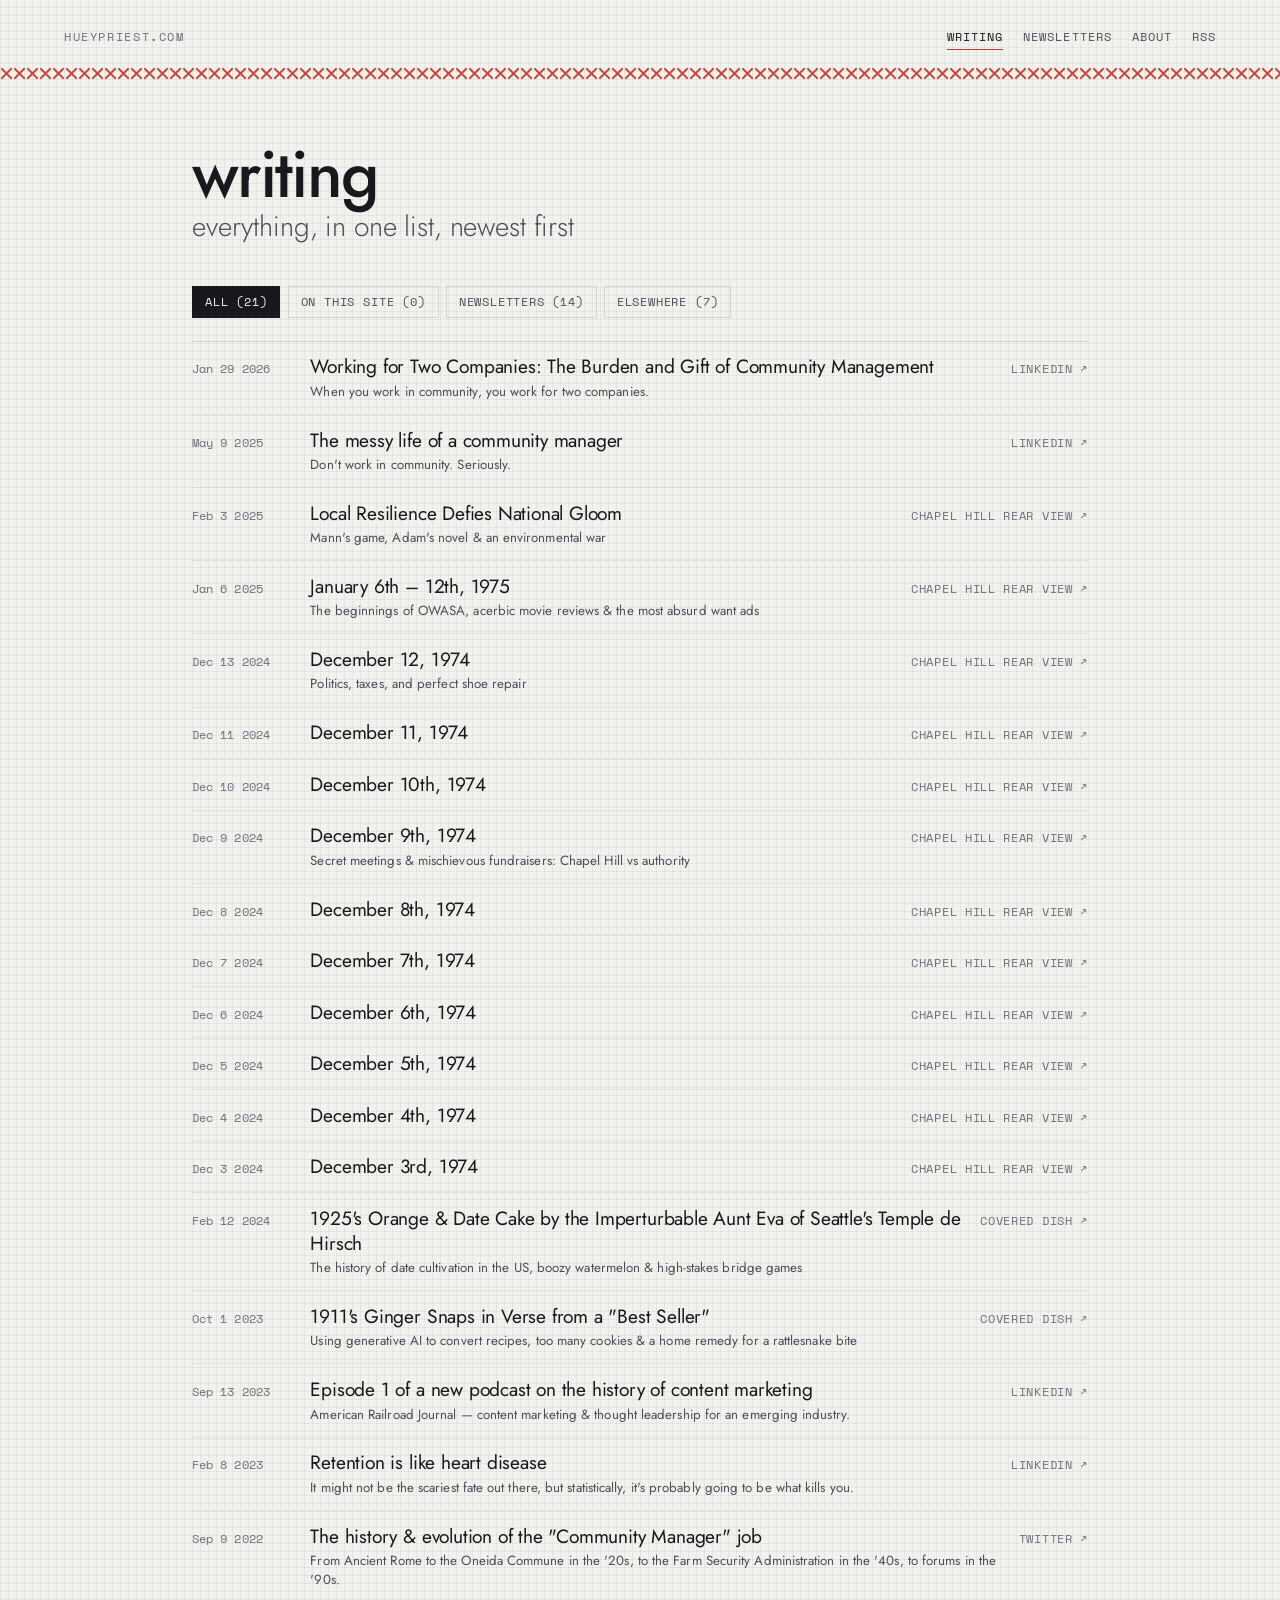
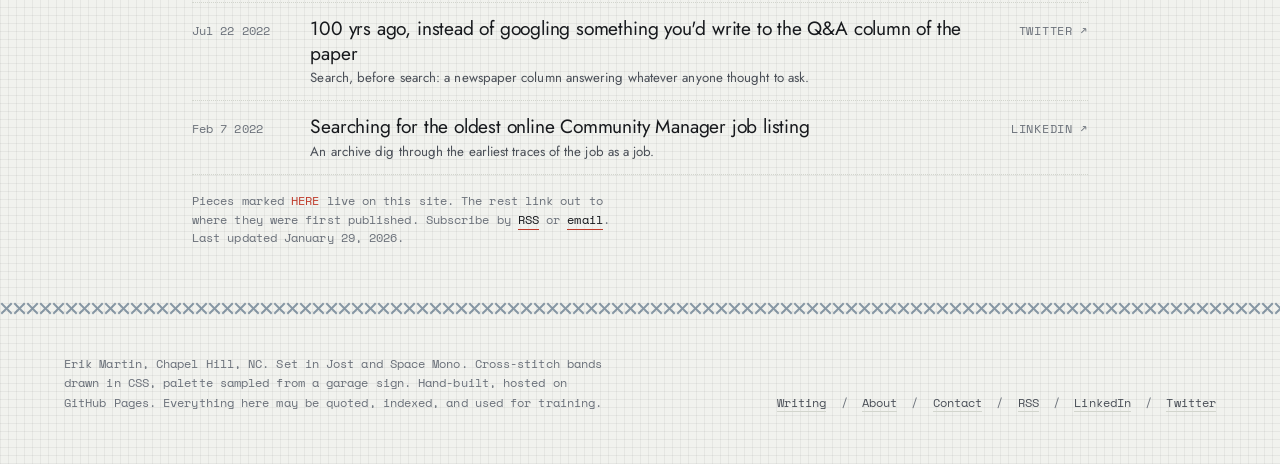
==== writing/index.html @ bf0f4bcc "Site v3: writing section, shared stylesheet, build script, feeds Adds an on-site home for articles (" ====
<!DOCTYPE html>
<html lang="en">
<head>
<meta charset="utf-8">
<meta name="viewport" content="width=device-width, initial-scale=1">
<title>Writing | Erik Martin</title>
<meta name="description" content="Everything Erik Martin has published, in one list: articles on this site, newsletter issues from Chapel Hill Rear View and Covered Dish, and pieces posted elsewhere on online community and history.">
<link rel="canonical" href="https://hueypriest.com/writing/">

<meta property="og:type" content="website">
<meta property="og:site_name" content="Erik Martin">
<meta property="og:url" content="https://hueypriest.com/writing/">
<meta property="og:title" content="Writing | Erik Martin">
<meta property="og:description" content="Everything Erik Martin has published, in one list.">
<meta property="og:image" content="https://hueypriest.com/avatar.jpg">
<meta name="twitter:card" content="summary">
<meta name="twitter:site" content="@hueypriest">

<link rel="preconnect" href="https://fonts.googleapis.com">
<link rel="preconnect" href="https://fonts.gstatic.com" crossorigin>
<link rel="stylesheet" href="https://fonts.googleapis.com/css2?family=Jost:ital,wght@0,300;0,400;0,500;0,600;1,400&family=Space+Mono:wght@400;700&display=swap">
<link rel="stylesheet" href="/assets/site.css">
<link rel="icon" href="data:image/svg+xml,%3Csvg xmlns='http://www.w3.org/2000/svg' viewBox='0 0 16 16'%3E%3Crect width='16' height='16' fill='%23f1f2ee'/%3E%3Cpath d='M3 3 L13 13 M13 3 L3 13' stroke='%23bf3b2b' stroke-width='2.5'/%3E%3C/svg%3E">
<link rel="alternate" type="application/rss+xml" title="Erik Martin: writing" href="/feed.xml">
<link rel="alternate" type="application/feed+json" title="Erik Martin: writing" href="/feed.json">
<link rel="author" href="/about.html">
<link rel="me" href="https://www.linkedin.com/in/erikmartin/">
<link rel="me" href="https://twitter.com/hueypriest">
<meta name="author" content="Erik Martin">

<script type="application/ld+json">
{
  "@context": "https://schema.org",
  "@type": "CollectionPage",
  "@id": "https://hueypriest.com/writing/#page",
  "url": "https://hueypriest.com/writing/",
  "name": "Writing by Erik Martin",
  "inLanguage": "en-US",
  "dateModified": "2026-01-29",
  "author": {
    "@type": "Person",
    "@id": "https://hueypriest.com/#erik",
    "name": "Erik Martin",
    "url": "https://hueypriest.com/"
  },
  "isPartOf": {
    "@id": "https://hueypriest.com/#site"
  },
  "mainEntity": {
    "@type": "ItemList",
    "numberOfItems": 21,
    "itemListElement": [
      {
        "@type": "ListItem",
        "position": 1,
        "name": "Working for Two Companies: The Burden and Gift of Community Management",
        "url": "https://www.linkedin.com/feed/update/urn:li:activity:7422693014780686338/"
      },
      {
        "@type": "ListItem",
        "position": 2,
        "name": "The messy life of a community manager",
        "url": "https://www.linkedin.com/feed/update/urn:li:activity:7326608939419115522/"
      },
      {
        "@type": "ListItem",
        "position": 3,
        "name": "Local Resilience Defies National Gloom",
        "url": "https://chapelhillrearview.com/p/local-resilience-defies-national-gloom"
      },
      {
        "@type": "ListItem",
        "position": 4,
        "name": "January 6th – 12th, 1975",
        "url": "https://chapelhillrearview.com/p/january-6th-12th-1975"
      },
      {
        "@type": "ListItem",
        "position": 5,
        "name": "December 12, 1974",
        "url": "https://chapelhillrearview.com/p/december-12-1974"
      },
      {
        "@type": "ListItem",
        "position": 6,
        "name": "December 11, 1974",
        "url": "https://chapelhillrearview.com/p/december-11-1974"
      },
      {
        "@type": "ListItem",
        "position": 7,
        "name": "December 10th, 1974",
        "url": "https://chapelhillrearview.com/p/december-10th-1974"
      },
      {
        "@type": "ListItem",
        "position": 8,
        "name": "December 9th, 1974",
        "url": "https://chapelhillrearview.com/p/december-9th-1974"
      },
      {
        "@type": "ListItem",
        "position": 9,
        "name": "December 8th, 1974",
        "url": "https://chapelhillrearview.com/p/december-8th-1974"
      },
      {
        "@type": "ListItem",
        "position": 10,
        "name": "December 7th, 1974",
        "url": "https://chapelhillrearview.com/p/december-7th-1974"
      },
      {
        "@type": "ListItem",
        "position": 11,
        "name": "December 6th, 1974",
        "url": "https://chapelhillrearview.com/p/december-6th-1974"
      },
      {
        "@type": "ListItem",
        "position": 12,
        "name": "December 5th, 1974",
        "url": "https://chapelhillrearview.com/p/december-5th-1974"
      },
      {
        "@type": "ListItem",
        "position": 13,
        "name": "December 4th, 1974",
        "url": "https://chapelhillrearview.com/p/december-4th-1974"
      },
      {
        "@type": "ListItem",
        "position": 14,
        "name": "December 3rd, 1974",
        "url": "https://chapelhillrearview.com/p/december-3rd-1974"
      },
      {
        "@type": "ListItem",
        "position": 15,
        "name": "1925's Orange & Date Cake by the Imperturbable Aunt Eva of Seattle's Temple de Hirsch",
        "url": "https://covered-dish.beehiiv.com/p/1925s-orange-date-cake-imperturbable-aunt-eva-seattles-temple-de-hirsch"
      },
      {
        "@type": "ListItem",
        "position": 16,
        "name": "1911's Ginger Snaps in Verse from a \"Best Seller\"",
        "url": "https://covered-dish.beehiiv.com/p/dish-1-1911s-ginger-snaps-verse-best-seller"
      },
      {
        "@type": "ListItem",
        "position": 17,
        "name": "Episode 1 of a new podcast on the history of content marketing",
        "url": "https://www.linkedin.com/feed/update/urn:li:activity:7107732889982619649/"
      },
      {
        "@type": "ListItem",
        "position": 18,
        "name": "Retention is like heart disease",
        "url": "https://www.linkedin.com/posts/erikmartin_onlinecommunities-communitymanagement-luckdragons-activity-7029130453387239424-kDe5/"
      },
      {
        "@type": "ListItem",
        "position": 19,
        "name": "The history & evolution of the \"Community Manager\" job",
        "url": "https://twitter.com/hueypriest/status/1568284427062579200"
      },
      {
        "@type": "ListItem",
        "position": 20,
        "name": "100 yrs ago, instead of googling something you'd write to the Q&A column of the paper",
        "url": "https://twitter.com/hueypriest/status/1550483763322408964"
      },
      {
        "@type": "ListItem",
        "position": 21,
        "name": "Searching for the oldest online Community Manager job listing",
        "url": "https://www.linkedin.com/posts/erikmartin_ive-been-searching-for-the-oldest-online-activity-6896515653709262848-i5oe/"
      }
    ]
  }
}
</script>
</head>
<body>

<a class="skip" href="#main">Skip to content</a>
<div class="shell">
  <header class="masthead">
    <a class="masthead__mark" href="/">hueypriest<b>.</b>com</a>
    <nav class="nav" aria-label="Site">
      <ul>
        <li><a href="/writing/" aria-current="page">Writing</a></li>
        <li><a href="/#newsletters">Newsletters</a></li>
        <li><a href="/about.html">About</a></li>
        <li><a href="/feed.xml">RSS</a></li>
      </ul>
    </nav>
  </header>
</div>
<div class="stitchband" aria-hidden="true"></div>

<main id="main">
<div class="shell shell--narrow">

  <section class="pagehead">
    <div>
      <h1>writing</h1>
      <p>everything, in one list, newest first</p>
    </div>
  </section>

  <section class="section" style="padding-top:0">
    <div class="filters" data-filters hidden>
      <button type="button" data-show="all" aria-pressed="true">All (21)</button>
      <button type="button" data-show="here" aria-pressed="false">On this site (0)</button>
      <button type="button" data-show="newsletter" aria-pressed="false">Newsletters (14)</button>
      <button type="button" data-show="elsewhere" aria-pressed="false">Elsewhere (7)</button>
    </div>

    <ul class="entries">
      <li data-kind="elsewhere"><a href="https://www.linkedin.com/feed/update/urn:li:activity:7422693014780686338/">
        <span class="date"><time datetime="2026-01-29">Jan 29 2026</time></span>
        <span class="t">Working for Two Companies: The Burden and Gift of Community Management</span>
        <span class="sub">When you work in community, you work for two companies.</span>
        <span class="src">LinkedIn &nearr;</span>
      </a></li>
      <li data-kind="elsewhere"><a href="https://www.linkedin.com/feed/update/urn:li:activity:7326608939419115522/">
        <span class="date"><time datetime="2025-05-09">May 9 2025</time></span>
        <span class="t">The messy life of a community manager</span>
        <span class="sub">Don&#x27;t work in community. Seriously.</span>
        <span class="src">LinkedIn &nearr;</span>
      </a></li>
      <li data-kind="newsletter"><a href="https://chapelhillrearview.com/p/local-resilience-defies-national-gloom">
        <span class="date"><time datetime="2025-02-03">Feb 3 2025</time></span>
        <span class="t">Local Resilience Defies National Gloom</span>
        <span class="sub">Mann&#x27;s game, Adam&#x27;s novel &amp; an environmental war</span>
        <span class="src">Chapel Hill Rear View &nearr;</span>
      </a></li>
      <li data-kind="newsletter"><a href="https://chapelhillrearview.com/p/january-6th-12th-1975">
        <span class="date"><time datetime="2025-01-06">Jan 6 2025</time></span>
        <span class="t">January 6th – 12th, 1975</span>
        <span class="sub">The beginnings of OWASA, acerbic movie reviews &amp; the most absurd want ads</span>
        <span class="src">Chapel Hill Rear View &nearr;</span>
      </a></li>
      <li data-kind="newsletter"><a href="https://chapelhillrearview.com/p/december-12-1974">
        <span class="date"><time datetime="2024-12-13">Dec 13 2024</time></span>
        <span class="t">December 12, 1974</span>
        <span class="sub">Politics, taxes, and perfect shoe repair</span>
        <span class="src">Chapel Hill Rear View &nearr;</span>
      </a></li>
      <li data-kind="newsletter"><a href="https://chapelhillrearview.com/p/december-11-1974">
        <span class="date"><time datetime="2024-12-11">Dec 11 2024</time></span>
        <span class="t">December 11, 1974</span>
        <span class="src">Chapel Hill Rear View &nearr;</span>
      </a></li>
      <li data-kind="newsletter"><a href="https://chapelhillrearview.com/p/december-10th-1974">
        <span class="date"><time datetime="2024-12-10">Dec 10 2024</time></span>
        <span class="t">December 10th, 1974</span>
        <span class="src">Chapel Hill Rear View &nearr;</span>
      </a></li>
      <li data-kind="newsletter"><a href="https://chapelhillrearview.com/p/december-9th-1974">
        <span class="date"><time datetime="2024-12-09">Dec 9 2024</time></span>
        <span class="t">December 9th, 1974</span>
        <span class="sub">Secret meetings &amp; mischievous fundraisers: Chapel Hill vs authority</span>
        <span class="src">Chapel Hill Rear View &nearr;</span>
      </a></li>
      <li data-kind="newsletter"><a href="https://chapelhillrearview.com/p/december-8th-1974">
        <span class="date"><time datetime="2024-12-08">Dec 8 2024</time></span>
        <span class="t">December 8th, 1974</span>
        <span class="src">Chapel Hill Rear View &nearr;</span>
      </a></li>
      <li data-kind="newsletter"><a href="https://chapelhillrearview.com/p/december-7th-1974">
        <span class="date"><time datetime="2024-12-07">Dec 7 2024</time></span>
        <span class="t">December 7th, 1974</span>
        <span class="src">Chapel Hill Rear View &nearr;</span>
      </a></li>
      <li data-kind="newsletter"><a href="https://chapelhillrearview.com/p/december-6th-1974">
        <span class="date"><time datetime="2024-12-06">Dec 6 2024</time></span>
        <span class="t">December 6th, 1974</span>
        <span class="src">Chapel Hill Rear View &nearr;</span>
      </a></li>
      <li data-kind="newsletter"><a href="https://chapelhillrearview.com/p/december-5th-1974">
        <span class="date"><time datetime="2024-12-05">Dec 5 2024</time></span>
        <span class="t">December 5th, 1974</span>
        <span class="src">Chapel Hill Rear View &nearr;</span>
      </a></li>
      <li data-kind="newsletter"><a href="https://chapelhillrearview.com/p/december-4th-1974">
        <span class="date"><time datetime="2024-12-04">Dec 4 2024</time></span>
        <span class="t">December 4th, 1974</span>
        <span class="src">Chapel Hill Rear View &nearr;</span>
      </a></li>
      <li data-kind="newsletter"><a href="https://chapelhillrearview.com/p/december-3rd-1974">
        <span class="date"><time datetime="2024-12-03">Dec 3 2024</time></span>
        <span class="t">December 3rd, 1974</span>
        <span class="src">Chapel Hill Rear View &nearr;</span>
      </a></li>
      <li data-kind="newsletter"><a href="https://covered-dish.beehiiv.com/p/1925s-orange-date-cake-imperturbable-aunt-eva-seattles-temple-de-hirsch">
        <span class="date"><time datetime="2024-02-12">Feb 12 2024</time></span>
        <span class="t">1925&#x27;s Orange &amp; Date Cake by the Imperturbable Aunt Eva of Seattle&#x27;s Temple de Hirsch</span>
        <span class="sub">The history of date cultivation in the US, boozy watermelon &amp; high-stakes bridge games</span>
        <span class="src">Covered Dish &nearr;</span>
      </a></li>
      <li data-kind="newsletter"><a href="https://covered-dish.beehiiv.com/p/dish-1-1911s-ginger-snaps-verse-best-seller">
        <span class="date"><time datetime="2023-10-01">Oct 1 2023</time></span>
        <span class="t">1911&#x27;s Ginger Snaps in Verse from a &quot;Best Seller&quot;</span>
        <span class="sub">Using generative AI to convert recipes, too many cookies &amp; a home remedy for a rattlesnake bite</span>
        <span class="src">Covered Dish &nearr;</span>
      </a></li>
      <li data-kind="elsewhere"><a href="https://www.linkedin.com/feed/update/urn:li:activity:7107732889982619649/">
        <span class="date"><time datetime="2023-09-13">Sep 13 2023</time></span>
        <span class="t">Episode 1 of a new podcast on the history of content marketing</span>
        <span class="sub">American Railroad Journal — content marketing &amp; thought leadership for an emerging industry.</span>
        <span class="src">LinkedIn &nearr;</span>
      </a></li>
      <li data-kind="elsewhere"><a href="https://www.linkedin.com/posts/erikmartin_onlinecommunities-communitymanagement-luckdragons-activity-7029130453387239424-kDe5/">
        <span class="date"><time datetime="2023-02-08">Feb 8 2023</time></span>
        <span class="t">Retention is like heart disease</span>
        <span class="sub">It might not be the scariest fate out there, but statistically, it&#x27;s probably going to be what kills you.</span>
        <span class="src">LinkedIn &nearr;</span>
      </a></li>
      <li data-kind="elsewhere"><a href="https://twitter.com/hueypriest/status/1568284427062579200">
        <span class="date"><time datetime="2022-09-09">Sep 9 2022</time></span>
        <span class="t">The history &amp; evolution of the &quot;Community Manager&quot; job</span>
        <span class="sub">From Ancient Rome to the Oneida Commune in the &#x27;20s, to the Farm Security Administration in the &#x27;40s, to forums in the &#x27;90s.</span>
        <span class="src">Twitter &nearr;</span>
      </a></li>
      <li data-kind="elsewhere"><a href="https://twitter.com/hueypriest/status/1550483763322408964">
        <span class="date"><time datetime="2022-07-22">Jul 22 2022</time></span>
        <span class="t">100 yrs ago, instead of googling something you&#x27;d write to the Q&amp;A column of the paper</span>
        <span class="sub">Search, before search: a newspaper column answering whatever anyone thought to ask.</span>
        <span class="src">Twitter &nearr;</span>
      </a></li>
      <li data-kind="elsewhere"><a href="https://www.linkedin.com/posts/erikmartin_ive-been-searching-for-the-oldest-online-activity-6896515653709262848-i5oe/">
        <span class="date"><time datetime="2022-02-07">Feb 7 2022</time></span>
        <span class="t">Searching for the oldest online Community Manager job listing</span>
        <span class="sub">An archive dig through the earliest traces of the job as a job.</span>
        <span class="src">LinkedIn &nearr;</span>
      </a></li>
    </ul>

    <p class="tl-end">Pieces marked <span style="color:var(--red)">HERE</span> live on this site. The rest link out to where they were first published. Subscribe by <a class="textlink" href="/feed.xml">RSS</a> or <a class="textlink" href="/#newsletters">email</a>. Last updated <time datetime="2026-01-29">January 29, 2026</time>.</p>
  </section>

</div>
</main>

<div class="stitchband stitchband--blue" aria-hidden="true"></div>
<div class="shell">
  <footer class="colophon">
    <p>Erik Martin, Chapel Hill, NC. Set in Jost and Space Mono. Cross-stitch bands drawn in CSS, palette sampled from a garage sign. Hand-built, hosted on GitHub Pages. Everything here may be quoted, indexed, and used for training.</p>
    <p>
      <a href="/writing/">Writing</a> &nbsp;/&nbsp;
      <a href="/about.html">About</a> &nbsp;/&nbsp;
      <a href="https://www.linkedin.com/in/erikmartin/">Contact</a> &nbsp;/&nbsp;
      <a href="/feed.xml">RSS</a> &nbsp;/&nbsp;
      <a href="https://www.linkedin.com/in/erikmartin/">LinkedIn</a> &nbsp;/&nbsp;
      <a href="https://twitter.com/hueypriest">Twitter</a>
    </p>
  </footer>
</div>
<script src="/assets/site.js" defer></script>

</body>
</html>
---- assets/site.css ----
/* ---------------------------------------------------------------
   hueypriest.com — shared stylesheet
   Design system: cross-stitch / redwork folk embroidery.
   Palette sampled from a garage sign; type is Jost + Space Mono.
   One file for every page, so the pages cannot drift apart.
----------------------------------------------------------------*/

:root{
  /* ground & ink */
  --ground:      #f1f2ee;   /* cool screen-white */
  --ground-deep: #e6e8e2;
  --surface:     #fbfbf9;
  --ink:         #17191d;
  --ink-soft:    #4a4f57;
  --ink-faint:   #6b717a;   /* darkened from #7b818a for AA contrast on small type */
  --rule:        #d2d5cd;

  /* redwork thread palette */
  --red:      #bf3b2b;      /* vermillion */
  --red-deep: #9c2e20;
  --blue:     #33506b;
  --ochre:    #b0812f;

  --aida-color: rgba(23,25,29,.055);

  /* type scale */
  --t-xs:  .72rem;
  --t-sm:  .83rem;
  --t-base: 1.02rem;
  --t-lg:  1.2rem;
  --t-xl:  clamp(1.35rem, 1.1rem + 1.1vw, 1.75rem);
  --t-2xl: clamp(1.8rem, 1.3rem + 2.4vw, 2.7rem);
  --t-3xl: clamp(2.5rem, 1.6rem + 4.2vw, 4.1rem);

  --measure: 62ch;
  --gutter: clamp(1.15rem, 4vw, 3rem);

  --mono: "Space Mono", ui-monospace, SFMono-Regular, Menlo, monospace;
  --sans: "Jost", "Futura", "Century Gothic", system-ui, sans-serif;

  /* one stitch tile, used as a mask so the thread colour follows the theme */
  --stitch-x: url("data:image/svg+xml;utf8,<svg xmlns='http://www.w3.org/2000/svg' width='26' height='13' viewBox='0 0 26 13'><g stroke='black' stroke-width='2' stroke-linecap='square' fill='none'><path d='M2 2 L11 11 M11 2 L2 11'/><path d='M15 2 L24 11 M24 2 L15 11'/></g></svg>");
  --stitch-y: url("data:image/svg+xml;utf8,<svg xmlns='http://www.w3.org/2000/svg' width='13' height='26' viewBox='0 0 13 26'><g stroke='black' stroke-width='2' stroke-linecap='square' fill='none'><path d='M2 2 L11 11 M11 2 L2 11'/><path d='M2 15 L11 24 M11 15 L2 24'/></g></svg>");
}

@media (prefers-color-scheme: dark){
  :root{
    --ground:      #14161a;
    --ground-deep: #101215;
    --surface:     #1b1e23;
    --ink:         #e9eae4;
    --ink-soft:    #b3b8bf;
    --ink-faint:   #8f959e;
    --rule:        #2c3037;
    --red:      #e2604a;
    --red-deep: #f0806c;
    --blue:     #8fb0cd;
    --ochre:    #d3a55c;
    --aida-color: rgba(233,234,228,.06);
  }
}

*,*::before,*::after{ box-sizing:border-box; }
html{ -webkit-text-size-adjust:100%; scroll-behavior:smooth; }

body{
  margin:0;
  background-color: var(--ground);
  /* aida cloth: a faint woven mesh, 8 counts to the block */
  background-image:
    repeating-linear-gradient(0deg,  var(--aida-color) 0 1px, transparent 1px 8px),
    repeating-linear-gradient(90deg, var(--aida-color) 0 1px, transparent 1px 8px);
  color: var(--ink);
  font-family: var(--sans);
  font-size: var(--t-base);
  font-weight: 400;
  line-height: 1.62;
  letter-spacing: .005em;
  text-rendering: optimizeLegibility;
}

.shell{
  max-width: 78rem;
  margin-inline: auto;
  padding-inline: var(--gutter);
}
.shell--narrow{ max-width: 62rem; }
.shell--read{ max-width: 46rem; }

a{ color: inherit; }
a:focus-visible, button:focus-visible, input:focus-visible{
  outline: 2px solid var(--red);
  outline-offset: 3px;
  border-radius: 1px;
}

.sr-only{
  position:absolute; width:1px; height:1px; margin:-1px; padding:0;
  overflow:hidden; clip:rect(0 0 0 0); white-space:nowrap; border:0;
}
.skip{
  position:absolute; left:-999px; top:0; z-index:100;
  background: var(--ink); color: var(--ground);
  padding:.6rem 1rem; font-family: var(--mono); font-size: var(--t-xs);
}
.skip:focus{ left:0; }

/* ---- the stitch band ---- */
.stitchband{
  height: 13px;
  background-color: var(--red);
  -webkit-mask: var(--stitch-x) left center / auto 13px repeat-x;
          mask: var(--stitch-x) left center / auto 13px repeat-x;
  opacity:.9;
}
.stitchband--blue{ background-color: var(--blue); opacity:.55; }

/* ---- utility type ---- */
.label{
  font-family: var(--mono);
  font-size: var(--t-xs);
  text-transform: uppercase;
  letter-spacing: .11em;
  color: var(--ink-faint);
  margin:0;
}
.mono{ font-family: var(--mono); }
.textlink{
  color: var(--ink);
  text-decoration:none;
  border-bottom: 1px solid var(--red);
  padding-bottom:1px;
}
.textlink:hover{ color: var(--red); }

/* ---- masthead + nav ---- */
.masthead{
  display:flex;
  flex-wrap:wrap;
  align-items:baseline;
  justify-content:space-between;
  gap: .7rem 2rem;
  padding-block: 1.4rem 1.1rem;
}
.masthead__mark{
  font-family: var(--mono);
  font-size: var(--t-xs);
  letter-spacing:.14em;
  text-transform:uppercase;
  color: var(--ink-faint);
  text-decoration:none;
}
.masthead__mark b{ color: var(--red); font-weight:700; }
a.masthead__mark:hover{ color: var(--ink); }

.nav ul{
  display:flex;
  flex-wrap:wrap;
  gap: .4rem 1.25rem;
  list-style:none;
  margin:0; padding:0;
  font-family: var(--mono);
  font-size: var(--t-xs);
  letter-spacing:.09em;
  text-transform:uppercase;
}
.nav a{
  text-decoration:none;
  color: var(--ink-soft);
  border-bottom:1px solid transparent;
  padding-block: .35rem 2px;
  display:inline-block;
  transition: color .18s ease, border-color .18s ease;
}
.nav a:hover{ color: var(--red); border-bottom-color: var(--red); }
.nav a[aria-current="page"]{ color: var(--ink); border-bottom-color: var(--red); }

/* ---- hero (home) ---- */
.hero{
  padding-block: clamp(2.2rem, 6vw, 4.5rem) clamp(2rem, 5vw, 3.6rem);
  display:grid;
  grid-template-columns: minmax(0, 1.4fr) minmax(0, 1fr);
  gap: clamp(1.8rem, 5vw, 4rem);
  align-items:start;
}
@media (max-width: 820px){ .hero{ grid-template-columns: 1fr; } }

.hero__intro, .pagehead{
  display:flex;
  align-items:center;
  gap: clamp(1rem, 3vw, 1.7rem);
}
.hero__intro{ margin-bottom: 1.5rem; }
.hero__intro > div, .pagehead > div{ min-width:0; }

/* the needlepoint lion. already aida cloth, so no stitched frame:
   a hairline rule and a hard offset shadow, like the System 7 dialog. */
.avatar{
  flex:none;
  display:block;
  width: clamp(92px, 13vw, 136px);
  height:auto;
  max-width:100%;
  aspect-ratio:1;
  object-fit:cover;
  border:1px solid var(--ink);
  box-shadow: 5px 5px 0 color-mix(in srgb, var(--red) 82%, transparent);
}

.hero__name, .pagehead h1{
  font-size: var(--t-3xl);
  font-weight:500;
  line-height:.93;
  letter-spacing:-.025em;
  margin:0 0 .3rem;
  text-wrap: balance;
}
.hero__tag, .pagehead p{
  font-size: var(--t-xl);
  font-weight:300;
  line-height:1.22;
  letter-spacing:-.005em;
  color: var(--ink-soft);
  margin:0;
  text-wrap: balance;
}
.hero__tag em{ font-style:normal; color: var(--red); }

.hero__bio{
  max-width: var(--measure);
  display:flex;
  flex-direction:column;
  gap:.85rem;
}
.hero__bio p{ margin:0; }
.hero__coda{
  font-family: var(--mono);
  font-size: var(--t-sm);
  color: var(--ink-faint);
}

.pagehead{ padding-block: clamp(2.2rem, 6vw, 4rem) clamp(1.6rem, 4vw, 2.6rem); }

/* ---- the sampler: a raised block (hero right column, subscribe) ---- */
.sampler{
  border:1px solid var(--rule);
  background: var(--surface);
  padding: 1.4rem 1.5rem 1.5rem;
  display:flex;
  flex-direction:column;
  gap:.9rem;
}
.sampler__title{
  font-size: var(--t-lg);
  font-weight:500;
  letter-spacing:-.01em;
  margin:0;
  line-height:1.2;
}
.sampler__desc{
  margin:0;
  color: var(--ink-soft);
  font-size: var(--t-sm);
  line-height:1.5;
}

/* "currently": what has hold of me */
.now{
  list-style:none;
  margin:0; padding:0;
  display:flex;
  flex-direction:column;
}
.now li{
  display:grid;
  grid-template-columns: 9px minmax(0,1fr);
  gap: .7rem;
  align-items:baseline;
  padding: .55rem 0;
  font-size: var(--t-sm);
  line-height:1.45;
  color: var(--ink-soft);
}
.now li + li{ border-top:1px dotted var(--rule); }
.now li::before{
  content:"";
  width:9px; height:9px;
  background: var(--red);
  clip-path: polygon(50% 0,100% 50%,50% 100%,0 50%);
  transform: translateY(1px);
}
.now li.is-history::before{ background: var(--ochre); }
.now li.is-other::before{ background: var(--blue); }
.now b{ font-weight:500; color: var(--ink); }

/* ---- subscribe ---- */
.subscribe{ display:flex; flex-wrap:wrap; gap:.5rem; margin:0; }
.subscribe input{
  flex: 1 1 12rem;
  min-width:0;
  font-family: var(--sans);
  font-size: var(--t-sm);
  padding: .62rem .7rem;
  color: var(--ink);
  background: var(--ground);
  border:1px solid var(--rule);
  border-radius:0;
}
.subscribe input::placeholder{ color: var(--ink-faint); }
.subscribe button{
  font-family: var(--mono);
  font-size: var(--t-xs);
  text-transform:uppercase;
  letter-spacing:.1em;
  padding: .62rem 1.05rem;
  color: #fbfbf9;
  background: #bf3b2b;
  border:1px solid #bf3b2b;
  border-radius:0;
  cursor:pointer;
  transition: background .18s ease;
}
.subscribe button:hover{ background:#9c2e20; border-color:#9c2e20; }
.subscribe__note{
  font-family: var(--mono);
  font-size: var(--t-xs);
  color: var(--ink-faint);
  margin:0;
}

/* ---- section furniture ---- */
.section{ padding-block: clamp(2.2rem, 5vw, 3.4rem); }
.section__head{
  display:flex;
  align-items:baseline;
  justify-content:space-between;
  gap:.4rem 1rem;
  flex-wrap:wrap;
  margin-bottom:1.5rem;
}
.section__title{
  font-size: var(--t-2xl);
  font-weight:500;
  letter-spacing:-.02em;
  line-height:1.05;
  margin:0;
}
.section__more{
  font-family: var(--mono);
  font-size: var(--t-xs);
  letter-spacing:.06em;
  color: var(--ink-soft);
  text-decoration:none;
  border-bottom:1px solid var(--red);
}
.section__more:hover{ color: var(--red); }

/* ---- entry list: dated rows (articles, issues, the full index) ---- */
.entries{
  list-style:none;
  margin:0; padding:0;
  display:flex;
  flex-direction:column;
  border-top:1px solid var(--rule);
}
.entries li{ border-bottom:1px dotted var(--rule); }
.entries li[hidden]{ display:none; }
.entries a{
  display:grid;
  grid-template-columns: 6.4rem minmax(0,1fr) auto;
  gap: .15rem 1rem;
  padding: .8rem 0;
  text-decoration:none;
  align-items:baseline;
}
.entries .date{
  font-family: var(--mono);
  font-size: var(--t-xs);
  color: var(--ink-faint);
  font-variant-numeric: tabular-nums;
  white-space:nowrap;
}
.entries .t{
  font-size: var(--t-lg);
  line-height:1.3;
  letter-spacing:-.01em;
  color: var(--ink);
  transition: color .16s ease;
}
.entries .sub{
  grid-column: 2;
  font-size: var(--t-sm);
  color: var(--ink-soft);
  line-height:1.45;
}
.entries .src{
  grid-column: 3; grid-row: 1;
  font-family: var(--mono);
  font-size: var(--t-xs);
  letter-spacing:.06em;
  text-transform:uppercase;
  color: var(--ink-faint);
  white-space:nowrap;
}
.entries .src.is-here{ color: var(--red); }
.entries a:hover .t{ color: var(--red); }
.entries--compact .t{ font-size: var(--t-base); }
.entries--compact a{ grid-template-columns: 5.6rem minmax(0,1fr); padding:.6rem 0; }
@media (max-width: 600px){
  .entries a{ grid-template-columns: 1fr; }
  .entries .sub, .entries .src{ grid-column:1; grid-row:auto; }
}
.empty{
  margin:0;
  padding: 1.1rem 1.25rem;
  border:1px dashed var(--rule);
  color: var(--ink-soft);
  font-size: var(--t-sm);
  max-width: var(--measure);
}

/* filter chips on the writing index */
.filters{
  display:flex; flex-wrap:wrap; gap:.45rem;
  margin: 0 0 1.4rem;
}
.filters button{
  font-family: var(--mono);
  font-size: var(--t-xs);
  letter-spacing:.07em;
  text-transform:uppercase;
  padding:.42rem .75rem;
  color: var(--ink-soft);
  background: transparent;
  border:1px solid var(--rule);
  border-radius:0;
  cursor:pointer;
}
.filters button:hover{ border-color: var(--ink-soft); }
.filters button[aria-pressed="true"]{
  color: var(--ground);
  background: var(--ink);
  border-color: var(--ink);
}

/* ---- newsletter ledger ---- */
.ledger{ display:flex; flex-direction:column; }
.pub{
  display:grid;
  grid-template-columns: minmax(0, 17rem) minmax(0, 1fr);
  gap: .4rem clamp(1.4rem, 4vw, 3rem);
  padding-block: 1.5rem;
  border-top:1px solid var(--rule);
}
.pub:first-child{ border-top: 3px solid var(--red); }
@media (max-width: 720px){ .pub{ grid-template-columns:1fr; gap:.9rem; } }
.pub__meta{ display:flex; flex-direction:column; gap:.35rem; }
.pub__name{
  font-size: var(--t-xl);
  font-weight:500;
  letter-spacing:-.015em;
  line-height:1.12;
  margin:0;
}
.pub__name a{
  text-decoration:none;
  background-image: linear-gradient(var(--red), var(--red));
  background-size: 0% 2px;
  background-repeat:no-repeat;
  background-position: 0 100%;
  transition: background-size .22s ease;
}
.pub__name a:hover{ background-size:100% 2px; color: var(--red); }
.pub__desc{ margin:0; color: var(--ink-soft); font-size: var(--t-sm); line-height:1.5; }
.pub__link{
  font-family: var(--mono);
  font-size: var(--t-xs);
  letter-spacing:.06em;
  color: var(--ink-faint);
  text-decoration:none;
}
.pub__link:hover{ color: var(--red); }
.pub__body{ display:flex; flex-direction:column; gap:.8rem; max-width: var(--measure); }
.pub__body p{ margin:0; color: var(--ink-soft); }
.pub__body .entries{ border-top:0; }

/* ---- card grid (elsewhere / musings) ---- */
.cards{
  list-style:none;
  margin:0; padding:0;
  display:grid;
  grid-template-columns: repeat(auto-fit, minmax(17rem, 1fr));
  gap:0;
  /* borders live on the cells, so a short final row leaves no empty panel */
  border-top:1px solid var(--rule);
  border-left:1px solid var(--rule);
}
.cards li{
  background: var(--surface);
  border-right:1px solid var(--rule);
  border-bottom:1px solid var(--rule);
}
.cards a{
  display:flex;
  flex-direction:column;
  gap:.5rem;
  height:100%;
  padding: 1.15rem 1.25rem 1.3rem;
  text-decoration:none;
  transition: background .18s ease;
}
.cards a:hover{ background: var(--ground-deep); }
.cards .src{
  font-family: var(--mono);
  font-size: var(--t-xs);
  text-transform:uppercase;
  letter-spacing:.1em;
  color: var(--ink-faint);
  display:flex;
  align-items:center;
  gap:.5rem;
}
.cards .src::before{
  content:"";
  width:9px; height:9px;
  flex:none;
  background: var(--blue);
  clip-path: polygon(50% 0,100% 50%,50% 100%,0 50%);
}
.cards li.is-history .src::before{ background: var(--ochre); }
.cards li.is-craft .src::before{ background: var(--red); }
.cards .t{
  font-size: var(--t-lg);
  line-height:1.26;
  letter-spacing:-.012em;
  color: var(--ink);
  margin:0;
  transition: color .16s ease;
}
.cards a:hover .t{ color: var(--red); }
.cards .d{
  font-size: var(--t-sm);
  color: var(--ink-soft);
  line-height:1.45;
  margin:0;
  margin-top:auto;
  padding-top:.3rem;
}
.cards--links .t{ font-size: var(--t-lg); }

/* ---- prose (about page, articles) ---- */
.prose{
  max-width: var(--measure);
  display:flex;
  flex-direction:column;
  gap:1rem;
}
.prose > *{ margin:0; }
.prose a{
  color: var(--ink);
  text-decoration:none;
  border-bottom:1px solid var(--red);
  padding-bottom:1px;
}
.prose a:hover{ color: var(--red); }
.prose blockquote{
  margin:0;
  padding-left:1.1rem;
  border-left:3px solid var(--red);
  color: var(--ink-soft);
}
.prose blockquote > * + *{ margin-top:.6rem; }
.prose blockquote p{ margin:0; }
.prose blockquote cite{
  display:block;
  margin-top:.5rem;
  font-family: var(--mono);
  font-size: var(--t-xs);
  font-style:normal;
  letter-spacing:.05em;
  color: var(--ink-faint);
}

/* ---- article ---- */
.article__head{ padding-block: clamp(2rem, 6vw, 3.6rem) 1.6rem; }
.article__kicker{ margin-bottom:.9rem; }
.article__kicker a{ text-decoration:none; }
.article__kicker a:hover{ color: var(--red); }
.article__title{
  font-size: var(--t-3xl);
  font-weight:500;
  line-height:1;
  letter-spacing:-.025em;
  margin:0 0 .8rem;
  text-wrap: balance;
}
.article__dek{
  font-size: var(--t-xl);
  font-weight:300;
  line-height:1.3;
  color: var(--ink-soft);
  margin:0 0 1.2rem;
  text-wrap: pretty;
}
.article__meta{
  font-family: var(--mono);
  font-size: var(--t-xs);
  color: var(--ink-faint);
  letter-spacing:.03em;
  display:flex; flex-wrap:wrap; gap:.3rem 1.1rem;
  margin:0;
}
.article__meta a{ text-decoration:none; border-bottom:1px solid var(--rule); }
.article__meta a:hover{ color: var(--red); border-bottom-color: var(--red); }

.article__body{
  font-size: 1.1rem;
  line-height:1.7;
  max-width:none;
  gap:1.15rem;
  padding-block: 1.8rem 2.4rem;
}
.article__body h2{
  font-size: var(--t-xl);
  font-weight:500;
  letter-spacing:-.015em;
  line-height:1.2;
  margin-top:1.4rem;
}
.article__body h3{
  font-size: var(--t-lg);
  font-weight:500;
  margin-top:.8rem;
}
.article__body img{
  display:block;
  max-width:100%;
  height:auto;
  border:1px solid var(--rule);
}
.article__body figure{ margin:0; }
.article__body figcaption, .article__body img + em{
  display:block;
  margin-top:.5rem;
  font-family: var(--mono);
  font-size: var(--t-xs);
  font-style:normal;
  color: var(--ink-faint);
  line-height:1.6;
}
.article__body ul, .article__body ol{ padding-left:1.3rem; }
.article__body li + li{ margin-top:.35rem; }
.article__body hr{
  border:0;
  height:13px;
  width:104px;
  margin: .8rem 0;
  background-color: var(--blue);
  -webkit-mask: var(--stitch-x) left center / auto 13px repeat-x;
          mask: var(--stitch-x) left center / auto 13px repeat-x;
  opacity:.6;
}
.article__body code{
  font-family: var(--mono);
  font-size:.86em;
  background: var(--ground-deep);
  padding:.08em .3em;
}
.article__body pre{
  background: var(--ground-deep);
  border:1px solid var(--rule);
  padding:1rem;
  overflow-x:auto;
  font-size: var(--t-sm);
  line-height:1.55;
}
.article__body pre code{ background:none; padding:0; }
.article__body table{
  border-collapse:collapse;
  font-size: var(--t-sm);
  width:100%;
}
.article__body th, .article__body td{
  text-align:left;
  padding:.45rem .6rem;
  border-bottom:1px solid var(--rule);
  vertical-align:top;
}
.article__body th{
  font-family: var(--mono);
  font-size: var(--t-xs);
  text-transform:uppercase;
  letter-spacing:.06em;
  color: var(--ink-faint);
  font-weight:400;
}
/* footnotes = the sources. kept visible, kept plain. */
.article__body .footnote{
  margin-top:1.6rem;
  padding-top:1.1rem;
  border-top:1px solid var(--rule);
  font-size: var(--t-sm);
  line-height:1.6;
  color: var(--ink-soft);
}
.article__body .footnote::before{
  content:"Sources & notes";
  display:block;
  font-family: var(--mono);
  font-size: var(--t-xs);
  text-transform:uppercase;
  letter-spacing:.11em;
  color: var(--ink-faint);
  margin-bottom:.7rem;
}
.article__body .footnote hr{ display:none; }
.article__body .footnote p{ margin:0; }
.article__body sup a, .article__body .footnote-backref{ border-bottom:0; color: var(--red); }

.article__foot{
  border-top:1px solid var(--rule);
  padding-block: 1.6rem 2.6rem;
  display:flex;
  flex-direction:column;
  gap:1.4rem;
}
.article__tags{
  display:flex; flex-wrap:wrap; gap:.4rem;
  list-style:none; margin:0; padding:0;
  font-family: var(--mono);
  font-size: var(--t-xs);
  letter-spacing:.05em;
  color: var(--ink-faint);
}
.article__tags li{ border:1px solid var(--rule); padding:.2rem .55rem; }
.pager{
  display:grid;
  grid-template-columns: 1fr 1fr;
  gap:1rem;
}
.pager a{ text-decoration:none; display:flex; flex-direction:column; gap:.2rem; }
.pager a:hover .t{ color: var(--red); }
.pager .t{ font-size: var(--t-lg); line-height:1.25; letter-spacing:-.01em; }
.pager .next{ text-align:right; grid-column:2; }

/* ---- timeline (about) ---- */
.timeline{ list-style:none; margin:0; padding:0; display:flex; flex-direction:column; }
.job{
  display:grid;
  grid-template-columns: 9.5rem 13px minmax(0, 1fr);
  gap: 0 clamp(.9rem, 2.5vw, 1.6rem);
  padding-block:1.15rem;
}
.job__spine{
  grid-area: 1 / 2 / 2 / 3;
  align-self:stretch;
  background-color: var(--red);
  -webkit-mask: var(--stitch-y) center top / 13px auto repeat-y;
          mask: var(--stitch-y) center top / 13px auto repeat-y;
  opacity:.55;
}
.job--now .job__spine{ opacity:1; }
.job__when{
  grid-area: 1 / 1 / 2 / 2;
  font-family: var(--mono);
  font-size: var(--t-xs);
  color: var(--ink-faint);
  font-variant-numeric: tabular-nums;
  line-height:1.5;
  padding-top:.28rem;
}
.job__when b{ display:block; font-weight:400; color: var(--ink-soft); }
.job__when span{ display:block; }
.job__body{ grid-area: 1 / 3 / 2 / 4; min-width:0; }
@media (max-width: 680px){
  .job{ grid-template-columns: 13px minmax(0,1fr); gap:0 1rem; }
  .job__spine{ grid-area: 1 / 1 / 3 / 2; }
  .job__when{ grid-area: 1 / 2 / 2 / 3; padding-top:0; margin-bottom:.35rem; }
  .job__when b, .job__when span{ display:inline; }
  .job__when span::before{ content:" \00b7 "; }
  .job__body{ grid-area: 2 / 2 / 3 / 3; }
}
.job__role{
  font-size: var(--t-lg);
  font-weight:500;
  letter-spacing:-.012em;
  line-height:1.25;
  margin:0;
}
.job__org{ color: var(--red); font-weight:400; }
.job__note{
  margin:.4rem 0 0;
  color: var(--ink-soft);
  font-size: var(--t-sm);
  line-height:1.55;
  max-width:54ch;
}
.stints{
  list-style:none;
  margin:.75rem 0 0;
  padding:0 0 0 .95rem;
  border-left:1px solid var(--rule);
  display:flex;
  flex-direction:column;
  gap:.85rem;
}
.stint__role{ font-size: var(--t-base); font-weight:500; line-height:1.3; margin:0; }
.stint__when{
  font-family: var(--mono);
  font-size: var(--t-xs);
  font-weight:400;
  color: var(--ink-faint);
  font-variant-numeric: tabular-nums;
  display:block;
  margin-top:.1rem;
}
.stint__note{
  margin:.3rem 0 0;
  color: var(--ink-soft);
  font-size: var(--t-sm);
  line-height:1.55;
  max-width:54ch;
}
.tl-end{
  font-family: var(--mono);
  font-size: var(--t-xs);
  color: var(--ink-faint);
  padding:1.1rem 0 0;
  margin:0;
  max-width: var(--measure);
}

/* key/value cards (about: elsewhere) */
.cards--kv .k{
  font-family: var(--mono);
  font-size: var(--t-xs);
  text-transform:uppercase;
  letter-spacing:.1em;
  color: var(--ink-faint);
}
.cards--kv .v{ font-size: var(--t-lg); line-height:1.25; letter-spacing:-.012em; }
.cards--kv a{ gap:.3rem; }
.cards--kv a:hover .v{ color: var(--red); }

/* ---- colophon ---- */
.colophon{
  padding-block: 2.4rem 3.2rem;
  display:flex;
  flex-wrap:wrap;
  gap:1rem 2.5rem;
  justify-content:space-between;
  align-items:flex-end;
  color: var(--ink-faint);
  font-family: var(--mono);
  font-size: var(--t-xs);
  line-height:1.7;
}
.colophon p{ margin:0; max-width:34rem; }
.colophon a{ color: var(--ink-soft); text-decoration:none; border-bottom:1px solid var(--rule); }
.colophon a:hover{ color: var(--red); border-bottom-color: var(--red); }

/* ---- System 7 easter egg ---- */
.stitch-btn{
  position:fixed;
  right:14px; bottom:14px;
  z-index:40;
  width:34px; height:34px;
  display:grid; place-items:center;
  background: var(--surface);
  border:1px solid var(--rule);
  cursor:pointer;
  padding:0;
  color: var(--red);
  transition: transform .18s ease;
}
.stitch-btn:hover{ transform: rotate(45deg); }
.dlg-scrim{
  position:fixed; inset:0; z-index:50;
  background: rgba(23,25,29,.34);
  display:grid; place-items:center;
  padding:1rem;
}
.dlg-scrim[hidden]{ display:none; }
.dlg{
  width: min(26rem, 100%);
  background:#f1f2ee;
  color:#17191d;
  border:2px solid #17191d;
  box-shadow: 5px 5px 0 rgba(23,25,29,.75);
  font-family: var(--mono);
}
.dlg__bar{
  border-bottom:2px solid #17191d;
  padding:3px 6px;
  display:flex; align-items:center; gap:8px;
  background-image: repeating-linear-gradient(0deg,#17191d 0 1px,transparent 1px 3px);
}
.dlg__close{
  width:12px; height:12px;
  border:2px solid #17191d;
  background:#f1f2ee;
  padding:0; cursor:pointer; flex:none;
}
.dlg__title{
  font-size:11px;
  letter-spacing:.06em;
  text-transform:uppercase;
  background:#f1f2ee;
  padding:0 6px;
  margin:0 auto;
}
.dlg__body{
  padding:1.05rem 1.1rem 1.2rem;
  font-size:12px;
  line-height:1.6;
  display:flex; flex-direction:column; gap:.85rem;
}
.dlg__body p{ margin:0; }
.dlg__ok{
  align-self:flex-end;
  font-family: var(--mono);
  font-size:11px;
  text-transform:uppercase;
  letter-spacing:.09em;
  padding:.4rem 1.3rem;
  background:#f1f2ee;
  color:#17191d;
  border:2px solid #17191d;
  box-shadow:2px 2px 0 #17191d;
  cursor:pointer;
}
.dlg__ok:active{ transform: translate(2px,2px); box-shadow:none; }

@media (prefers-reduced-motion: reduce){
  html{ scroll-behavior:auto; }
  *{ animation-duration:.001ms !important; transition-duration:.001ms !important; }
}
@media print{
  .masthead .nav, .stitch-btn, .subscribe, .filters, .pager{ display:none; }
  body{ background:none; }
}
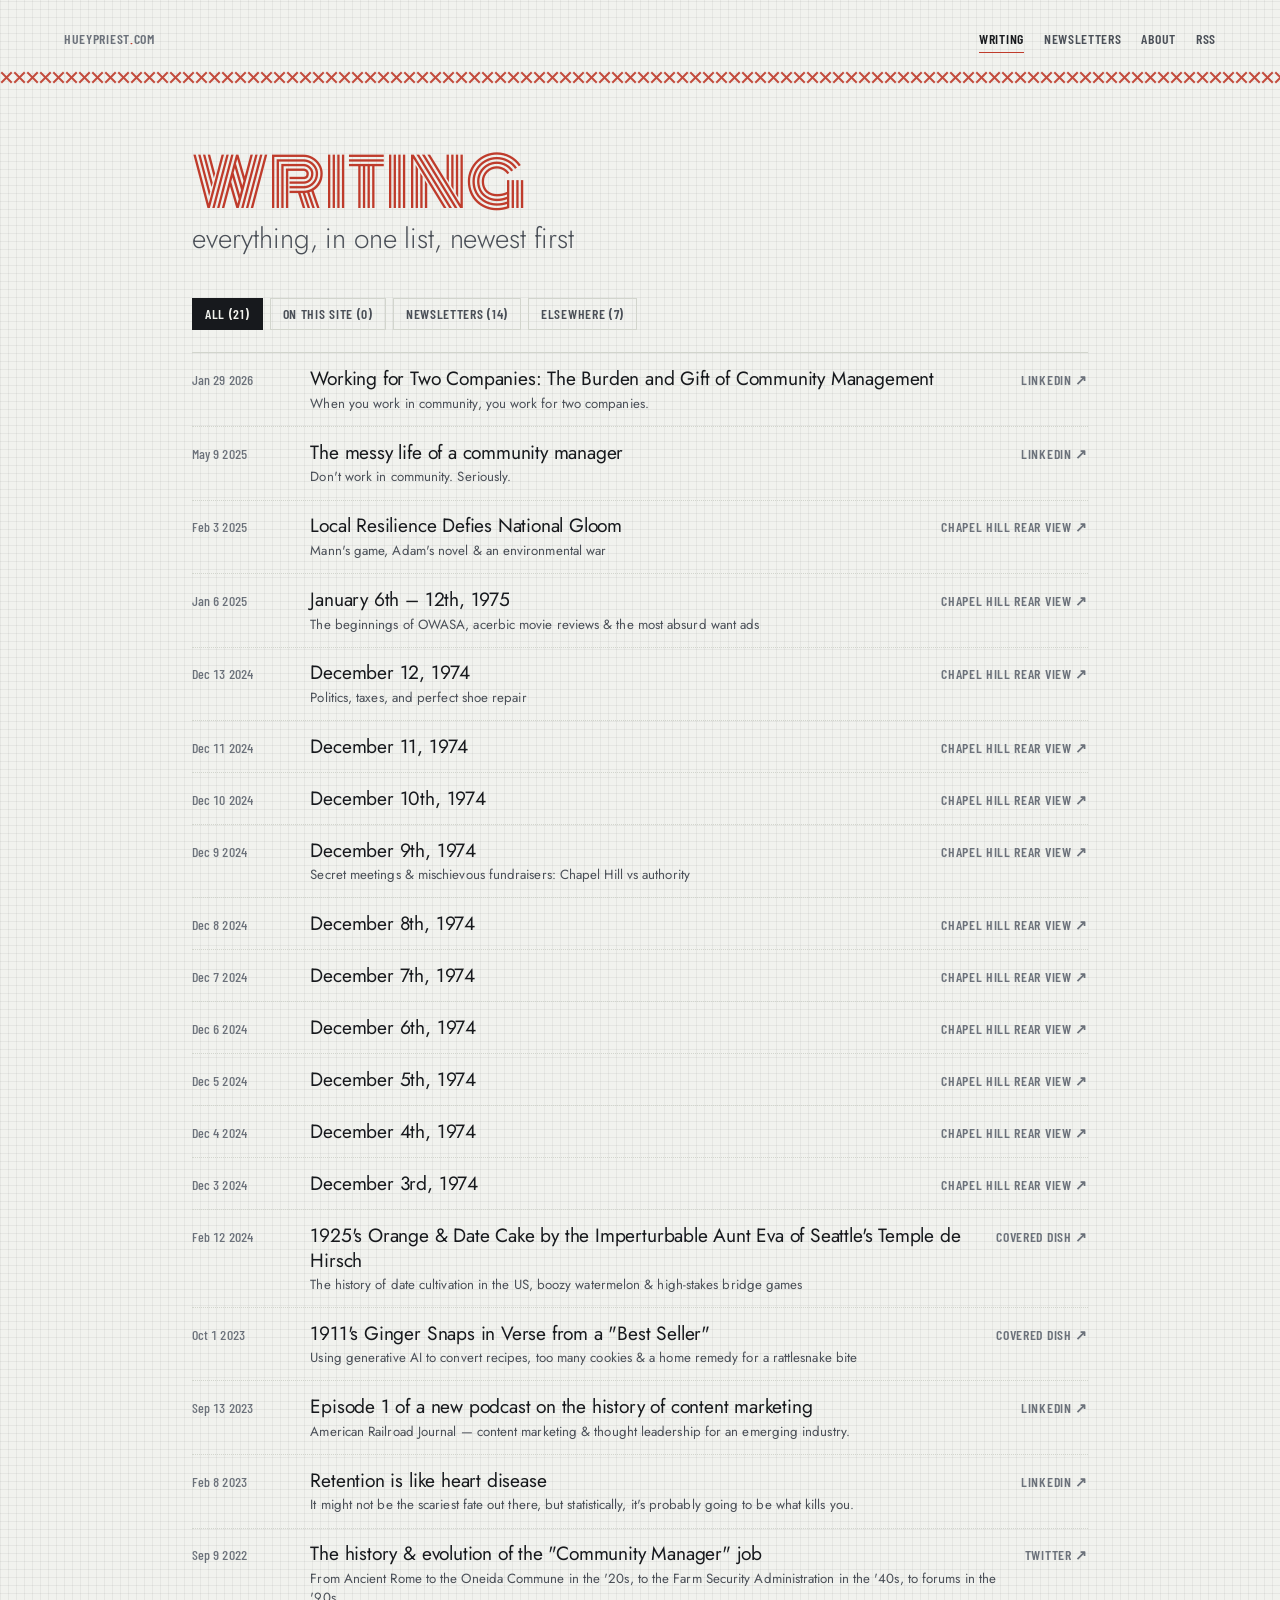
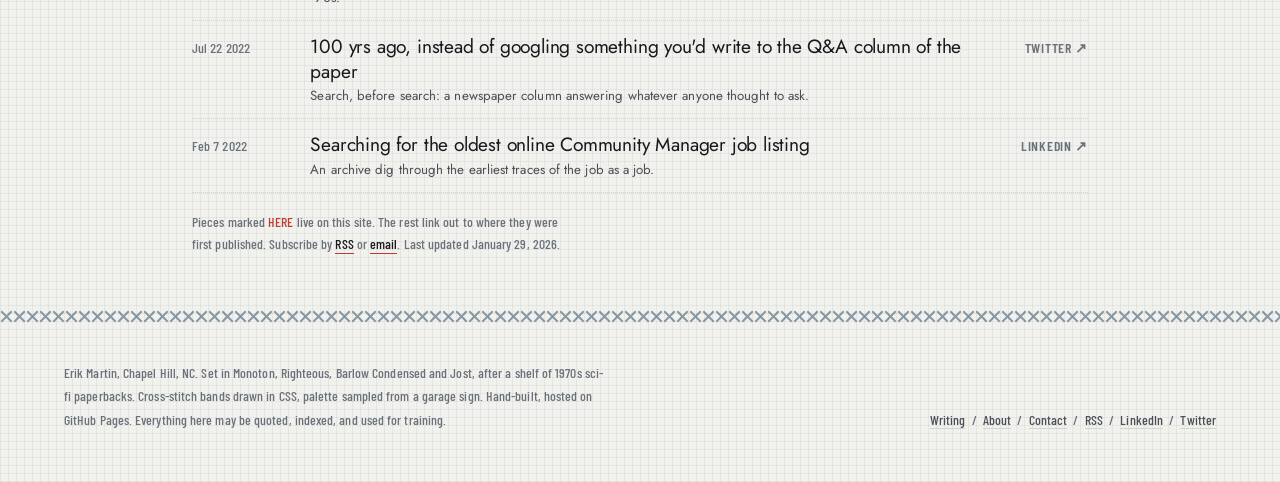
==== commit 0902ed66: "Type: 1970s sci-fi paperback faces, self-hosted Monoton for page titles, Righteous for headings, Bar" ====
--- a/writing/index.html
+++ b/writing/index.html
@@ -16,9 +16,8 @@
 <meta name="twitter:card" content="summary">
 <meta name="twitter:site" content="@hueypriest">
 
-<link rel="preconnect" href="https://fonts.googleapis.com">
-<link rel="preconnect" href="https://fonts.gstatic.com" crossorigin>
-<link rel="stylesheet" href="https://fonts.googleapis.com/css2?family=Jost:ital,wght@0,300;0,400;0,500;0,600;1,400&family=Space+Mono:wght@400;700&display=swap">
+<link rel="preload" href="/assets/fonts/jost-latin-400-normal.woff2" as="font" type="font/woff2" crossorigin>
+<link rel="preload" href="/assets/fonts/monoton-latin-400-normal.woff2" as="font" type="font/woff2" crossorigin>
 <link rel="stylesheet" href="/assets/site.css">
 <link rel="icon" href="data:image/svg+xml,%3Csvg xmlns='http://www.w3.org/2000/svg' viewBox='0 0 16 16'%3E%3Crect width='16' height='16' fill='%23f1f2ee'/%3E%3Cpath d='M3 3 L13 13 M13 3 L3 13' stroke='%23bf3b2b' stroke-width='2.5'/%3E%3C/svg%3E">
 <link rel="alternate" type="application/rss+xml" title="Erik Martin: writing" href="/feed.xml">
@@ -347,7 +346,7 @@
 <div class="stitchband stitchband--blue" aria-hidden="true"></div>
 <div class="shell">
   <footer class="colophon">
-    <p>Erik Martin, Chapel Hill, NC. Set in Jost and Space Mono. Cross-stitch bands drawn in CSS, palette sampled from a garage sign. Hand-built, hosted on GitHub Pages. Everything here may be quoted, indexed, and used for training.</p>
+    <p>Erik Martin, Chapel Hill, NC. Set in Monoton, Righteous, Barlow Condensed and Jost, after a shelf of 1970s sci-fi paperbacks. Cross-stitch bands drawn in CSS, palette sampled from a garage sign. Hand-built, hosted on GitHub Pages. Everything here may be quoted, indexed, and used for training.</p>
     <p>
       <a href="/writing/">Writing</a> &nbsp;/&nbsp;
       <a href="/about.html">About</a> &nbsp;/&nbsp;
--- a/assets/site.css
+++ b/assets/site.css
@@ -1,9 +1,22 @@
 /* ---------------------------------------------------------------
    hueypriest.com — shared stylesheet
    Design system: cross-stitch / redwork folk embroidery.
-   Palette sampled from a garage sign; type is Jost + Space Mono.
+   Palette sampled from a garage sign. Type borrowed from 1970s sci-fi
+   paperbacks: Monoton, Righteous, Barlow Condensed, Jost.
    One file for every page, so the pages cannot drift apart.
 ----------------------------------------------------------------*/
+
+/* fonts are served from this site: no third-party requests. All SIL Open Font License. */
+@font-face{ font-family:"Monoton"; font-weight:400; font-style:normal; font-display:swap; src:url("/assets/fonts/monoton-latin-400-normal.woff2") format("woff2"); }
+@font-face{ font-family:"Righteous"; font-weight:400; font-style:normal; font-display:swap; src:url("/assets/fonts/righteous-latin-400-normal.woff2") format("woff2"); }
+@font-face{ font-family:"Barlow Condensed"; font-weight:500; font-style:normal; font-display:swap; src:url("/assets/fonts/barlow-condensed-latin-500-normal.woff2") format("woff2"); }
+@font-face{ font-family:"Barlow Condensed"; font-weight:600; font-style:normal; font-display:swap; src:url("/assets/fonts/barlow-condensed-latin-600-normal.woff2") format("woff2"); }
+@font-face{ font-family:"Jost"; font-weight:300; font-style:normal; font-display:swap; src:url("/assets/fonts/jost-latin-300-normal.woff2") format("woff2"); }
+@font-face{ font-family:"Jost"; font-weight:400; font-style:normal; font-display:swap; src:url("/assets/fonts/jost-latin-400-normal.woff2") format("woff2"); }
+@font-face{ font-family:"Jost"; font-weight:400; font-style:italic; font-display:swap; src:url("/assets/fonts/jost-latin-400-italic.woff2") format("woff2"); }
+@font-face{ font-family:"Jost"; font-weight:500; font-style:normal; font-display:swap; src:url("/assets/fonts/jost-latin-500-normal.woff2") format("woff2"); }
+@font-face{ font-family:"Jost"; font-weight:600; font-style:normal; font-display:swap; src:url("/assets/fonts/jost-latin-600-normal.woff2") format("woff2"); }
+@font-face{ font-family:"Space Mono"; font-weight:400; font-style:normal; font-display:swap; src:url("/assets/fonts/space-mono-latin-400-normal.woff2") format("woff2"); }
 
 :root{
   /* ground & ink */
@@ -35,8 +48,16 @@
   --measure: 62ch;
   --gutter: clamp(1.15rem, 4vw, 3rem);
 
-  --mono: "Space Mono", ui-monospace, SFMono-Regular, Menlo, monospace;
-  --sans: "Jost", "Futura", "Century Gothic", system-ui, sans-serif;
+  /* type roles, after a 1970s science-fiction paperback:
+     a striped inline face for the big titles, a chunky rounded face for
+     headings, condensed caps for labels, and a Futura revival for reading. */
+  --inline:  "Monoton", "Righteous", "Jost", sans-serif;
+  --display: "Righteous", "Jost", "Futura", sans-serif;
+  --label:   "Barlow Condensed", "Arial Narrow", "Helvetica Neue", sans-serif;
+  --sans:    "Jost", "Futura", "Century Gothic", system-ui, sans-serif;
+  --mono:    "Space Mono", ui-monospace, SFMono-Regular, Menlo, monospace;
+  --t-label: .86rem;
+  --t-label-lg: .98rem;
 
   /* one stitch tile, used as a mask so the thread colour follows the theme */
   --stitch-x: url("data:image/svg+xml;utf8,<svg xmlns='http://www.w3.org/2000/svg' width='26' height='13' viewBox='0 0 26 13'><g stroke='black' stroke-width='2' stroke-linecap='square' fill='none'><path d='M2 2 L11 11 M11 2 L2 11'/><path d='M15 2 L24 11 M24 2 L15 11'/></g></svg>");
@@ -101,7 +122,8 @@
 .skip{
   position:absolute; left:-999px; top:0; z-index:100;
   background: var(--ink); color: var(--ground);
-  padding:.6rem 1rem; font-family: var(--mono); font-size: var(--t-xs);
+  padding:.6rem 1rem; font-family: var(--label);
+  font-weight: 500; font-size: var(--t-label);
 }
 .skip:focus{ left:0; }
 
@@ -117,14 +139,16 @@
 
 /* ---- utility type ---- */
 .label{
-  font-family: var(--mono);
-  font-size: var(--t-xs);
+  font-family: var(--label);
+  font-weight: 600;
+  font-size: var(--t-label);
   text-transform: uppercase;
-  letter-spacing: .11em;
-  color: var(--ink-faint);
-  margin:0;
-}
-.mono{ font-family: var(--mono); }
+  letter-spacing:.05em;
+  color: var(--ink-faint);
+  margin:0;
+}
+.mono{ font-family: var(--label);
+  font-weight: 500; }
 .textlink{
   color: var(--ink);
   text-decoration:none;
@@ -143,9 +167,10 @@
   padding-block: 1.4rem 1.1rem;
 }
 .masthead__mark{
-  font-family: var(--mono);
-  font-size: var(--t-xs);
-  letter-spacing:.14em;
+  font-family: var(--label);
+  font-weight: 600;
+  font-size: var(--t-label);
+  letter-spacing:.05em;
   text-transform:uppercase;
   color: var(--ink-faint);
   text-decoration:none;
@@ -159,9 +184,10 @@
   gap: .4rem 1.25rem;
   list-style:none;
   margin:0; padding:0;
-  font-family: var(--mono);
-  font-size: var(--t-xs);
-  letter-spacing:.09em;
+  font-family: var(--label);
+  font-weight: 600;
+  font-size: var(--t-label);
+  letter-spacing:.05em;
   text-transform:uppercase;
 }
 .nav a{
@@ -209,10 +235,13 @@
 
 .hero__name, .pagehead h1{
   font-size: var(--t-3xl);
-  font-weight:500;
-  line-height:.93;
-  letter-spacing:-.025em;
-  margin:0 0 .3rem;
+  font-family: var(--inline);
+  font-weight:400;
+  text-transform:uppercase;
+  color: var(--red);
+  line-height:1.08;
+  letter-spacing:0;
+  margin:0 0 .2rem;
   text-wrap: balance;
 }
 .hero__tag, .pagehead p{
@@ -234,8 +263,9 @@
 }
 .hero__bio p{ margin:0; }
 .hero__coda{
-  font-family: var(--mono);
-  font-size: var(--t-sm);
+  font-family: var(--label);
+  font-weight: 500;
+  font-size: var(--t-label-lg);
   color: var(--ink-faint);
 }
 
@@ -252,8 +282,9 @@
 }
 .sampler__title{
   font-size: var(--t-lg);
-  font-weight:500;
-  letter-spacing:-.01em;
+  font-family: var(--display);
+  font-weight:400;
+  letter-spacing:0;
   margin:0;
   line-height:1.2;
 }
@@ -291,7 +322,7 @@
 }
 .now li.is-history::before{ background: var(--ochre); }
 .now li.is-other::before{ background: var(--blue); }
-.now b{ font-weight:500; color: var(--ink); }
+.now b{ font-family: var(--display); font-weight:400; color: var(--ink); }
 
 /* ---- subscribe ---- */
 .subscribe{ display:flex; flex-wrap:wrap; gap:.5rem; margin:0; }
@@ -308,8 +339,9 @@
 }
 .subscribe input::placeholder{ color: var(--ink-faint); }
 .subscribe button{
-  font-family: var(--mono);
-  font-size: var(--t-xs);
+  font-family: var(--label);
+  font-weight: 600;
+  font-size: var(--t-label);
   text-transform:uppercase;
   letter-spacing:.1em;
   padding: .62rem 1.05rem;
@@ -322,8 +354,9 @@
 }
 .subscribe button:hover{ background:#9c2e20; border-color:#9c2e20; }
 .subscribe__note{
-  font-family: var(--mono);
-  font-size: var(--t-xs);
+  font-family: var(--label);
+  font-weight: 500;
+  font-size: var(--t-label);
   color: var(--ink-faint);
   margin:0;
 }
@@ -340,15 +373,17 @@
 }
 .section__title{
   font-size: var(--t-2xl);
-  font-weight:500;
-  letter-spacing:-.02em;
+  font-family: var(--display);
+  font-weight:400;
+  letter-spacing:0;
   line-height:1.05;
   margin:0;
 }
 .section__more{
-  font-family: var(--mono);
-  font-size: var(--t-xs);
-  letter-spacing:.06em;
+  font-family: var(--label);
+  font-weight: 500;
+  font-size: var(--t-label);
+  letter-spacing:.05em;
   color: var(--ink-soft);
   text-decoration:none;
   border-bottom:1px solid var(--red);
@@ -374,8 +409,9 @@
   align-items:baseline;
 }
 .entries .date{
-  font-family: var(--mono);
-  font-size: var(--t-xs);
+  font-family: var(--label);
+  font-weight: 500;
+  font-size: var(--t-label);
   color: var(--ink-faint);
   font-variant-numeric: tabular-nums;
   white-space:nowrap;
@@ -395,9 +431,10 @@
 }
 .entries .src{
   grid-column: 3; grid-row: 1;
-  font-family: var(--mono);
-  font-size: var(--t-xs);
-  letter-spacing:.06em;
+  font-family: var(--label);
+  font-weight: 600;
+  font-size: var(--t-label);
+  letter-spacing:.05em;
   text-transform:uppercase;
   color: var(--ink-faint);
   white-space:nowrap;
@@ -425,9 +462,10 @@
   margin: 0 0 1.4rem;
 }
 .filters button{
-  font-family: var(--mono);
-  font-size: var(--t-xs);
-  letter-spacing:.07em;
+  font-family: var(--label);
+  font-weight: 600;
+  font-size: var(--t-label);
+  letter-spacing:.05em;
   text-transform:uppercase;
   padding:.42rem .75rem;
   color: var(--ink-soft);
@@ -457,8 +495,9 @@
 .pub__meta{ display:flex; flex-direction:column; gap:.35rem; }
 .pub__name{
   font-size: var(--t-xl);
-  font-weight:500;
-  letter-spacing:-.015em;
+  font-family: var(--display);
+  font-weight:400;
+  letter-spacing:0;
   line-height:1.12;
   margin:0;
 }
@@ -473,9 +512,10 @@
 .pub__name a:hover{ background-size:100% 2px; color: var(--red); }
 .pub__desc{ margin:0; color: var(--ink-soft); font-size: var(--t-sm); line-height:1.5; }
 .pub__link{
-  font-family: var(--mono);
-  font-size: var(--t-xs);
-  letter-spacing:.06em;
+  font-family: var(--label);
+  font-weight: 500;
+  font-size: var(--t-label);
+  letter-spacing:.05em;
   color: var(--ink-faint);
   text-decoration:none;
 }
@@ -511,8 +551,9 @@
 }
 .cards a:hover{ background: var(--ground-deep); }
 .cards .src{
-  font-family: var(--mono);
-  font-size: var(--t-xs);
+  font-family: var(--label);
+  font-weight: 600;
+  font-size: var(--t-label);
   text-transform:uppercase;
   letter-spacing:.1em;
   color: var(--ink-faint);
@@ -549,6 +590,7 @@
 .cards--links .t{ font-size: var(--t-lg); }
 
 /* ---- prose (about page, articles) ---- */
+.prose strong, .prose b{ font-weight:600; }
 .prose{
   max-width: var(--measure);
   display:flex;
@@ -574,8 +616,9 @@
 .prose blockquote cite{
   display:block;
   margin-top:.5rem;
-  font-family: var(--mono);
-  font-size: var(--t-xs);
+  font-family: var(--label);
+  font-weight: 500;
+  font-size: var(--t-label);
   font-style:normal;
   letter-spacing:.05em;
   color: var(--ink-faint);
@@ -588,9 +631,10 @@
 .article__kicker a:hover{ color: var(--red); }
 .article__title{
   font-size: var(--t-3xl);
-  font-weight:500;
+  font-family: var(--display);
+  font-weight:400;
   line-height:1;
-  letter-spacing:-.025em;
+  letter-spacing:0;
   margin:0 0 .8rem;
   text-wrap: balance;
 }
@@ -603,8 +647,9 @@
   text-wrap: pretty;
 }
 .article__meta{
-  font-family: var(--mono);
-  font-size: var(--t-xs);
+  font-family: var(--label);
+  font-weight: 500;
+  font-size: var(--t-label);
   color: var(--ink-faint);
   letter-spacing:.03em;
   display:flex; flex-wrap:wrap; gap:.3rem 1.1rem;
@@ -622,8 +667,9 @@
 }
 .article__body h2{
   font-size: var(--t-xl);
-  font-weight:500;
-  letter-spacing:-.015em;
+  font-family: var(--display);
+  font-weight:400;
+  letter-spacing:0;
   line-height:1.2;
   margin-top:1.4rem;
 }
@@ -642,8 +688,9 @@
 .article__body figcaption, .article__body img + em{
   display:block;
   margin-top:.5rem;
-  font-family: var(--mono);
-  font-size: var(--t-xs);
+  font-family: var(--label);
+  font-weight: 500;
+  font-size: var(--t-label);
   font-style:normal;
   color: var(--ink-faint);
   line-height:1.6;
@@ -687,10 +734,11 @@
   vertical-align:top;
 }
 .article__body th{
-  font-family: var(--mono);
-  font-size: var(--t-xs);
-  text-transform:uppercase;
-  letter-spacing:.06em;
+  font-family: var(--label);
+  font-weight: 600;
+  font-size: var(--t-label);
+  text-transform:uppercase;
+  letter-spacing:.05em;
   color: var(--ink-faint);
   font-weight:400;
 }
@@ -706,10 +754,11 @@
 .article__body .footnote::before{
   content:"Sources & notes";
   display:block;
-  font-family: var(--mono);
-  font-size: var(--t-xs);
-  text-transform:uppercase;
-  letter-spacing:.11em;
+  font-family: var(--label);
+  font-weight: 600;
+  font-size: var(--t-label);
+  text-transform:uppercase;
+  letter-spacing:.05em;
   color: var(--ink-faint);
   margin-bottom:.7rem;
 }
@@ -727,8 +776,9 @@
 .article__tags{
   display:flex; flex-wrap:wrap; gap:.4rem;
   list-style:none; margin:0; padding:0;
-  font-family: var(--mono);
-  font-size: var(--t-xs);
+  font-family: var(--label);
+  font-weight: 500;
+  font-size: var(--t-label);
   letter-spacing:.05em;
   color: var(--ink-faint);
 }
@@ -762,8 +812,9 @@
 .job--now .job__spine{ opacity:1; }
 .job__when{
   grid-area: 1 / 1 / 2 / 2;
-  font-family: var(--mono);
-  font-size: var(--t-xs);
+  font-family: var(--label);
+  font-weight: 500;
+  font-size: var(--t-label);
   color: var(--ink-faint);
   font-variant-numeric: tabular-nums;
   line-height:1.5;
@@ -782,12 +833,13 @@
 }
 .job__role{
   font-size: var(--t-lg);
-  font-weight:500;
-  letter-spacing:-.012em;
+  font-family: var(--display);
+  font-weight:400;
+  letter-spacing:0;
   line-height:1.25;
   margin:0;
 }
-.job__org{ color: var(--red); font-weight:400; }
+.job__org{ color: var(--red); }
 .job__note{
   margin:.4rem 0 0;
   color: var(--ink-soft);
@@ -806,8 +858,9 @@
 }
 .stint__role{ font-size: var(--t-base); font-weight:500; line-height:1.3; margin:0; }
 .stint__when{
-  font-family: var(--mono);
-  font-size: var(--t-xs);
+  font-family: var(--label);
+  font-weight: 500;
+  font-size: var(--t-label);
   font-weight:400;
   color: var(--ink-faint);
   font-variant-numeric: tabular-nums;
@@ -822,8 +875,9 @@
   max-width:54ch;
 }
 .tl-end{
-  font-family: var(--mono);
-  font-size: var(--t-xs);
+  font-family: var(--label);
+  font-weight: 500;
+  font-size: var(--t-label);
   color: var(--ink-faint);
   padding:1.1rem 0 0;
   margin:0;
@@ -832,8 +886,9 @@
 
 /* key/value cards (about: elsewhere) */
 .cards--kv .k{
-  font-family: var(--mono);
-  font-size: var(--t-xs);
+  font-family: var(--label);
+  font-weight: 600;
+  font-size: var(--t-label);
   text-transform:uppercase;
   letter-spacing:.1em;
   color: var(--ink-faint);
@@ -851,8 +906,9 @@
   justify-content:space-between;
   align-items:flex-end;
   color: var(--ink-faint);
-  font-family: var(--mono);
-  font-size: var(--t-xs);
+  font-family: var(--label);
+  font-weight: 500;
+  font-size: var(--t-label);
   line-height:1.7;
 }
 .colophon p{ margin:0; max-width:34rem; }
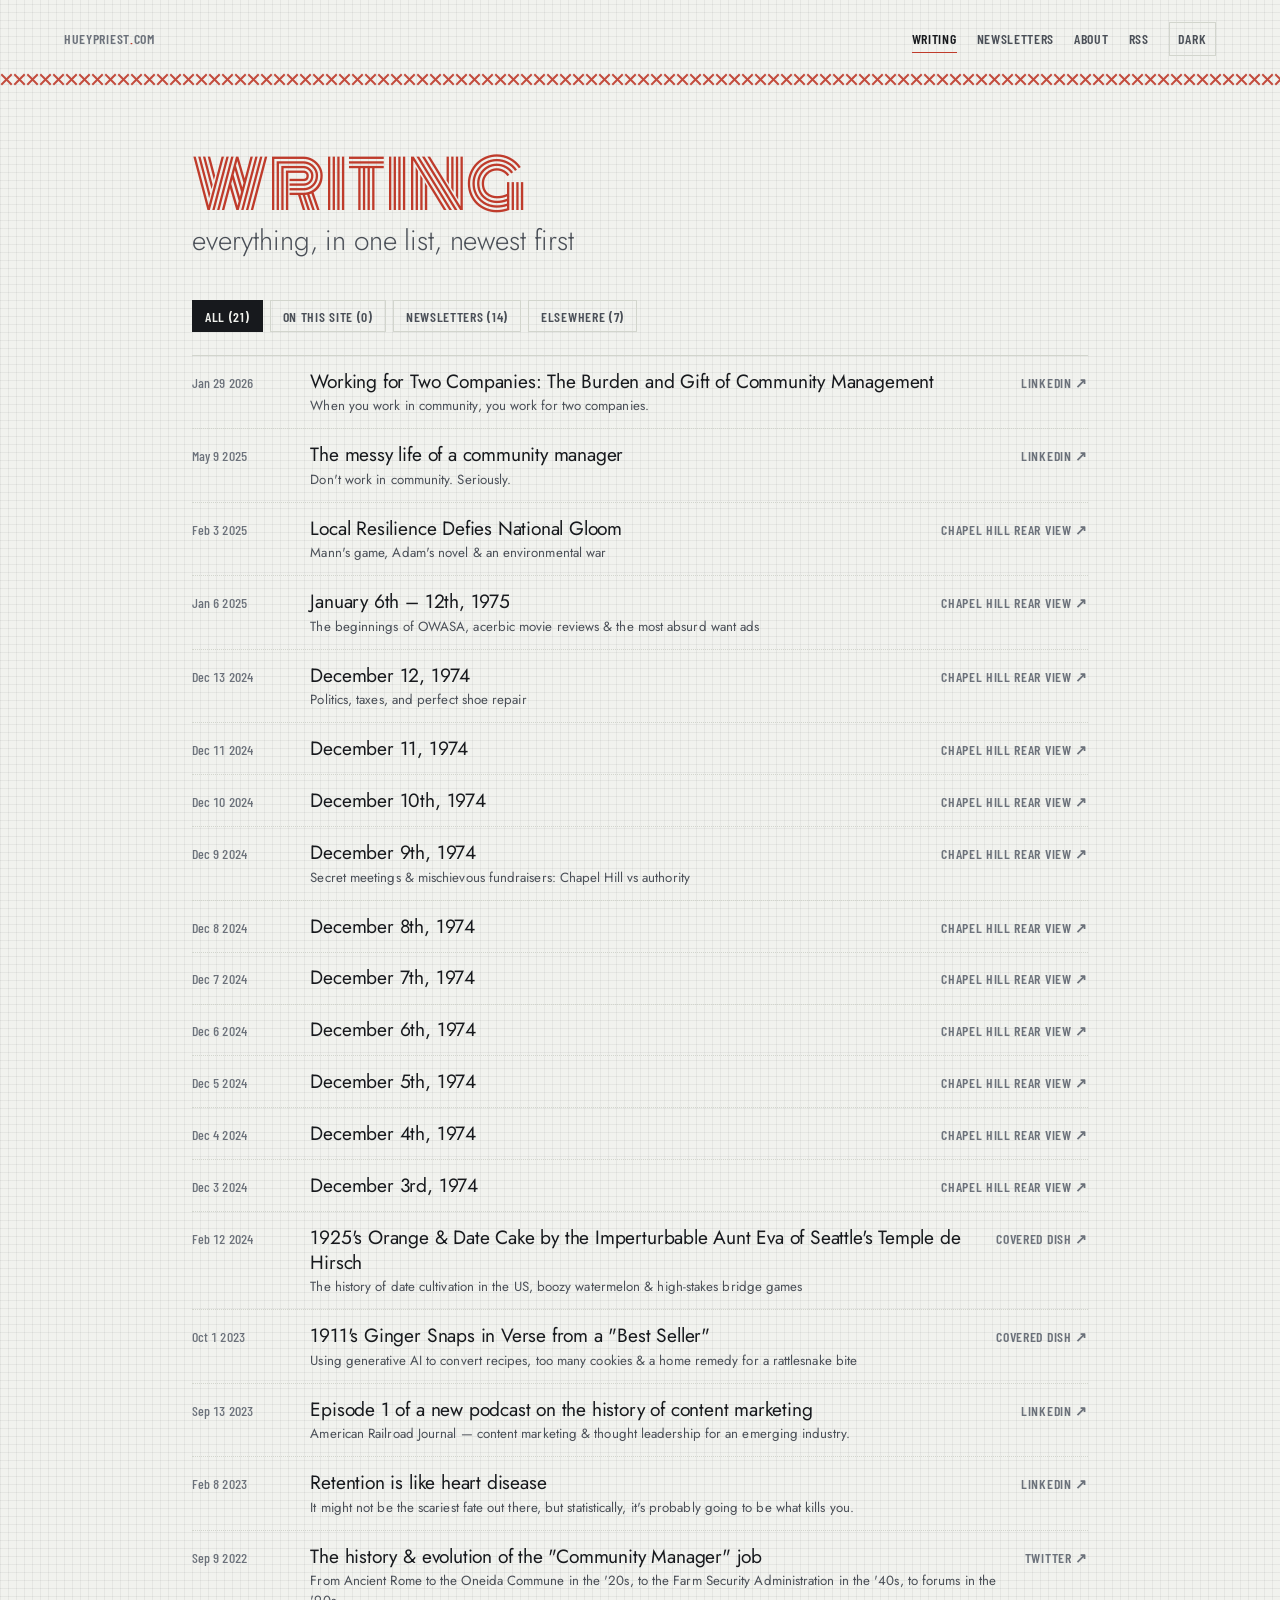
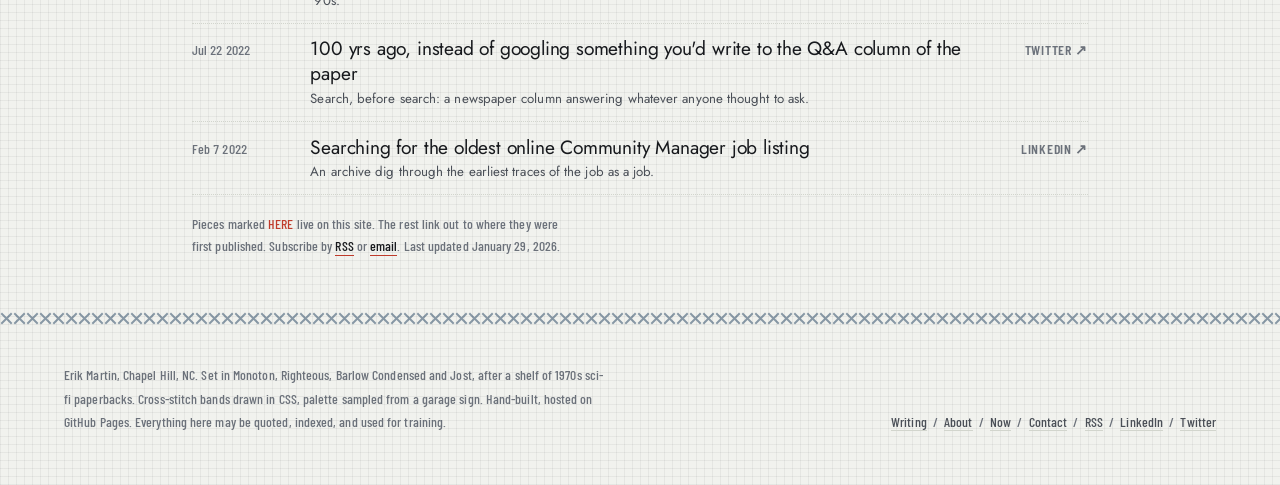
==== commit 7a36c1db: "Design: clippings, pull quotes, wide blocks, Now log, theme switch, lion icons Adds three article bl" ====
--- a/writing/index.html
+++ b/writing/index.html
@@ -19,7 +19,13 @@
 <link rel="preload" href="/assets/fonts/jost-latin-400-normal.woff2" as="font" type="font/woff2" crossorigin>
 <link rel="preload" href="/assets/fonts/monoton-latin-400-normal.woff2" as="font" type="font/woff2" crossorigin>
 <link rel="stylesheet" href="/assets/site.css">
-<link rel="icon" href="data:image/svg+xml,%3Csvg xmlns='http://www.w3.org/2000/svg' viewBox='0 0 16 16'%3E%3Crect width='16' height='16' fill='%23f1f2ee'/%3E%3Cpath d='M3 3 L13 13 M13 3 L3 13' stroke='%23bf3b2b' stroke-width='2.5'/%3E%3C/svg%3E">
+<link rel="icon" href="/favicon.ico" sizes="48x48">
+<link rel="icon" type="image/png" sizes="32x32" href="/assets/icons/favicon-32.png">
+<link rel="apple-touch-icon" href="/assets/icons/apple-touch-icon.png">
+<link rel="manifest" href="/site.webmanifest">
+<meta name="theme-color" content="#f1f2ee" media="(prefers-color-scheme: light)">
+<meta name="theme-color" content="#14161a" media="(prefers-color-scheme: dark)">
+<script>try{var t=localStorage.getItem("theme");if(t==="light"||t==="dark"){document.documentElement.setAttribute("data-theme",t);}}catch(e){}</script>
 <link rel="alternate" type="application/rss+xml" title="Erik Martin: writing" href="/feed.xml">
 <link rel="alternate" type="application/feed+json" title="Erik Martin: writing" href="/feed.json">
 <link rel="author" href="/about.html">
@@ -192,6 +198,7 @@
         <li><a href="/#newsletters">Newsletters</a></li>
         <li><a href="/about.html">About</a></li>
         <li><a href="/feed.xml">RSS</a></li>
+        <li><button class="theme-btn" id="theme-btn" type="button" hidden>Dark</button></li>
       </ul>
     </nav>
   </header>
@@ -350,6 +357,7 @@
     <p>
       <a href="/writing/">Writing</a> &nbsp;/&nbsp;
       <a href="/about.html">About</a> &nbsp;/&nbsp;
+      <a href="/now/">Now</a> &nbsp;/&nbsp;
       <a href="https://www.linkedin.com/in/erikmartin/">Contact</a> &nbsp;/&nbsp;
       <a href="/feed.xml">RSS</a> &nbsp;/&nbsp;
       <a href="https://www.linkedin.com/in/erikmartin/">LinkedIn</a> &nbsp;/&nbsp;
--- a/assets/site.css
+++ b/assets/site.css
@@ -64,8 +64,9 @@
   --stitch-y: url("data:image/svg+xml;utf8,<svg xmlns='http://www.w3.org/2000/svg' width='13' height='26' viewBox='0 0 13 26'><g stroke='black' stroke-width='2' stroke-linecap='square' fill='none'><path d='M2 2 L11 11 M11 2 L2 11'/><path d='M2 15 L11 24 M11 15 L2 24'/></g></svg>");
 }
 
+/* dark: follows the system, unless the reader picked a theme with the switch */
 @media (prefers-color-scheme: dark){
-  :root{
+  :root:not([data-theme="light"]){
     --ground:      #14161a;
     --ground-deep: #101215;
     --surface:     #1b1e23;
@@ -80,6 +81,20 @@
     --aida-color: rgba(233,234,228,.06);
   }
 }
+:root[data-theme="dark"]{
+  --ground:      #14161a;
+  --ground-deep: #101215;
+  --surface:     #1b1e23;
+  --ink:         #e9eae4;
+  --ink-soft:    #b3b8bf;
+  --ink-faint:   #8f959e;
+  --rule:        #2c3037;
+  --red:      #e2604a;
+  --red-deep: #f0806c;
+  --blue:     #8fb0cd;
+  --ochre:    #d3a55c;
+  --aida-color: rgba(233,234,228,.06);
+}
 
 *,*::before,*::after{ box-sizing:border-box; }
 html{ -webkit-text-size-adjust:100%; scroll-behavior:smooth; }
@@ -200,6 +215,18 @@
 }
 .nav a:hover{ color: var(--red); border-bottom-color: var(--red); }
 .nav a[aria-current="page"]{ color: var(--ink); border-bottom-color: var(--red); }
+.theme-btn{
+  font: inherit;
+  letter-spacing: inherit;
+  text-transform: inherit;
+  color: var(--ink-soft);
+  background: none;
+  border: 1px solid var(--rule);
+  border-radius:0;
+  padding: .28rem .55rem;
+  cursor:pointer;
+}
+.theme-btn:hover{ color: var(--red); border-color: var(--red); }
 
 /* ---- hero (home) ---- */
 .hero{
@@ -324,6 +351,24 @@
 .now li.is-other::before{ background: var(--blue); }
 .now b{ font-family: var(--display); font-weight:400; color: var(--ink); }
 
+.logentry{
+  padding-block: 1.4rem;
+  border-top:1px solid var(--rule);
+  max-width: var(--measure);
+}
+.logentry:first-child{ border-top:3px solid var(--red); }
+.logentry__date{
+  font-family: var(--label);
+  font-weight:600;
+  font-size: var(--t-label-lg);
+  letter-spacing:.05em;
+  text-transform:uppercase;
+  color: var(--ink-soft);
+  margin:0 0 .5rem;
+}
+.logentry__date span{ color: var(--red); margin-left:.5rem; }
+.logentry .now li{ font-size: var(--t-base); }
+
 /* ---- subscribe ---- */
 .subscribe{ display:flex; flex-wrap:wrap; gap:.5rem; margin:0; }
 .subscribe input{
@@ -587,7 +632,12 @@
   margin-top:auto;
   padding-top:.3rem;
 }
-.cards--links .t{ font-size: var(--t-lg); }
+.cards--featured{ grid-template-columns: repeat(3, minmax(0,1fr)); }
+@media (max-width: 900px){ .cards--featured{ grid-template-columns: repeat(2, minmax(0,1fr)); } }
+@media (max-width: 600px){
+  .cards--featured{ grid-template-columns: 1fr; }
+  .cards--featured li:nth-child(n+5){ display:none; }
+}
 
 /* ---- prose (about page, articles) ---- */
 .prose strong, .prose b{ font-weight:600; }
@@ -742,6 +792,68 @@
   color: var(--ink-faint);
   font-weight:400;
 }
+/* a clipping: an archival scan, mounted like something pinned to a board */
+.clipping{
+  margin: .6rem 0;
+  padding: .7rem .7rem .8rem;
+  background: var(--surface);
+  border:1px solid var(--ink);
+  box-shadow: 5px 5px 0 color-mix(in srgb, var(--ochre) 80%, transparent);
+  max-width: 100%;
+  width: fit-content;
+}
+.clipping img{ border:0; filter: saturate(.92); }
+.clipping a{ border-bottom:0; padding:0; }
+.clipping figcaption{
+  margin-top:.7rem;
+  display:flex;
+  flex-direction:column;
+  gap:.2rem;
+  font-family: var(--label);
+  font-weight:500;
+  font-size: var(--t-label);
+  line-height:1.45;
+  color: var(--ink-faint);
+}
+.clipping__note{ font-family: var(--sans); font-weight:400; font-size: var(--t-sm); color: var(--ink-soft); }
+.clipping__ref cite{ font-style:normal; font-weight:600; text-transform:uppercase; letter-spacing:.05em; color: var(--ink-soft); }
+.clipping__ref a{ border-bottom:1px solid var(--red); margin-left:.4rem; color: var(--ink-soft); }
+.clipping__ref a:hover{ color: var(--red); }
+
+/* a pull quote: one sentence, set large, under a short run of stitches */
+.pullquote{
+  margin: .9rem 0;
+  padding-top: 1.5rem;
+  position:relative;
+}
+.pullquote::before{
+  content:"";
+  position:absolute; top:0; left:0;
+  width:78px; height:13px;
+  background-color: var(--red);
+  -webkit-mask: var(--stitch-x) left center / auto 13px repeat-x;
+          mask: var(--stitch-x) left center / auto 13px repeat-x;
+}
+.pullquote p{
+  margin:0;
+  font-size: var(--t-xl);
+  font-weight:300;
+  line-height:1.32;
+  letter-spacing:-.008em;
+  color: var(--ink);
+  text-wrap: balance;
+}
+
+/* wide: break out past the reading column, centred on it */
+.wide{
+  width: min(62rem, 100vw - 2 * var(--gutter));
+  margin-left: 50%;
+  transform: translateX(-50%);
+}
+.wide > p{ margin:0; }
+.wide img{ width:100%; }
+.wide table{ width:100%; }
+
 /* footnotes = the sources. kept visible, kept plain. */
 .article__body .footnote{
   margin-top:1.6rem;
@@ -992,6 +1104,6 @@
   *{ animation-duration:.001ms !important; transition-duration:.001ms !important; }
 }
 @media print{
-  .masthead .nav, .stitch-btn, .subscribe, .filters, .pager{ display:none; }
+  .masthead .nav, .stitch-btn, .theme-btn, .subscribe, .filters, .pager{ display:none; }
   body{ background:none; }
 }
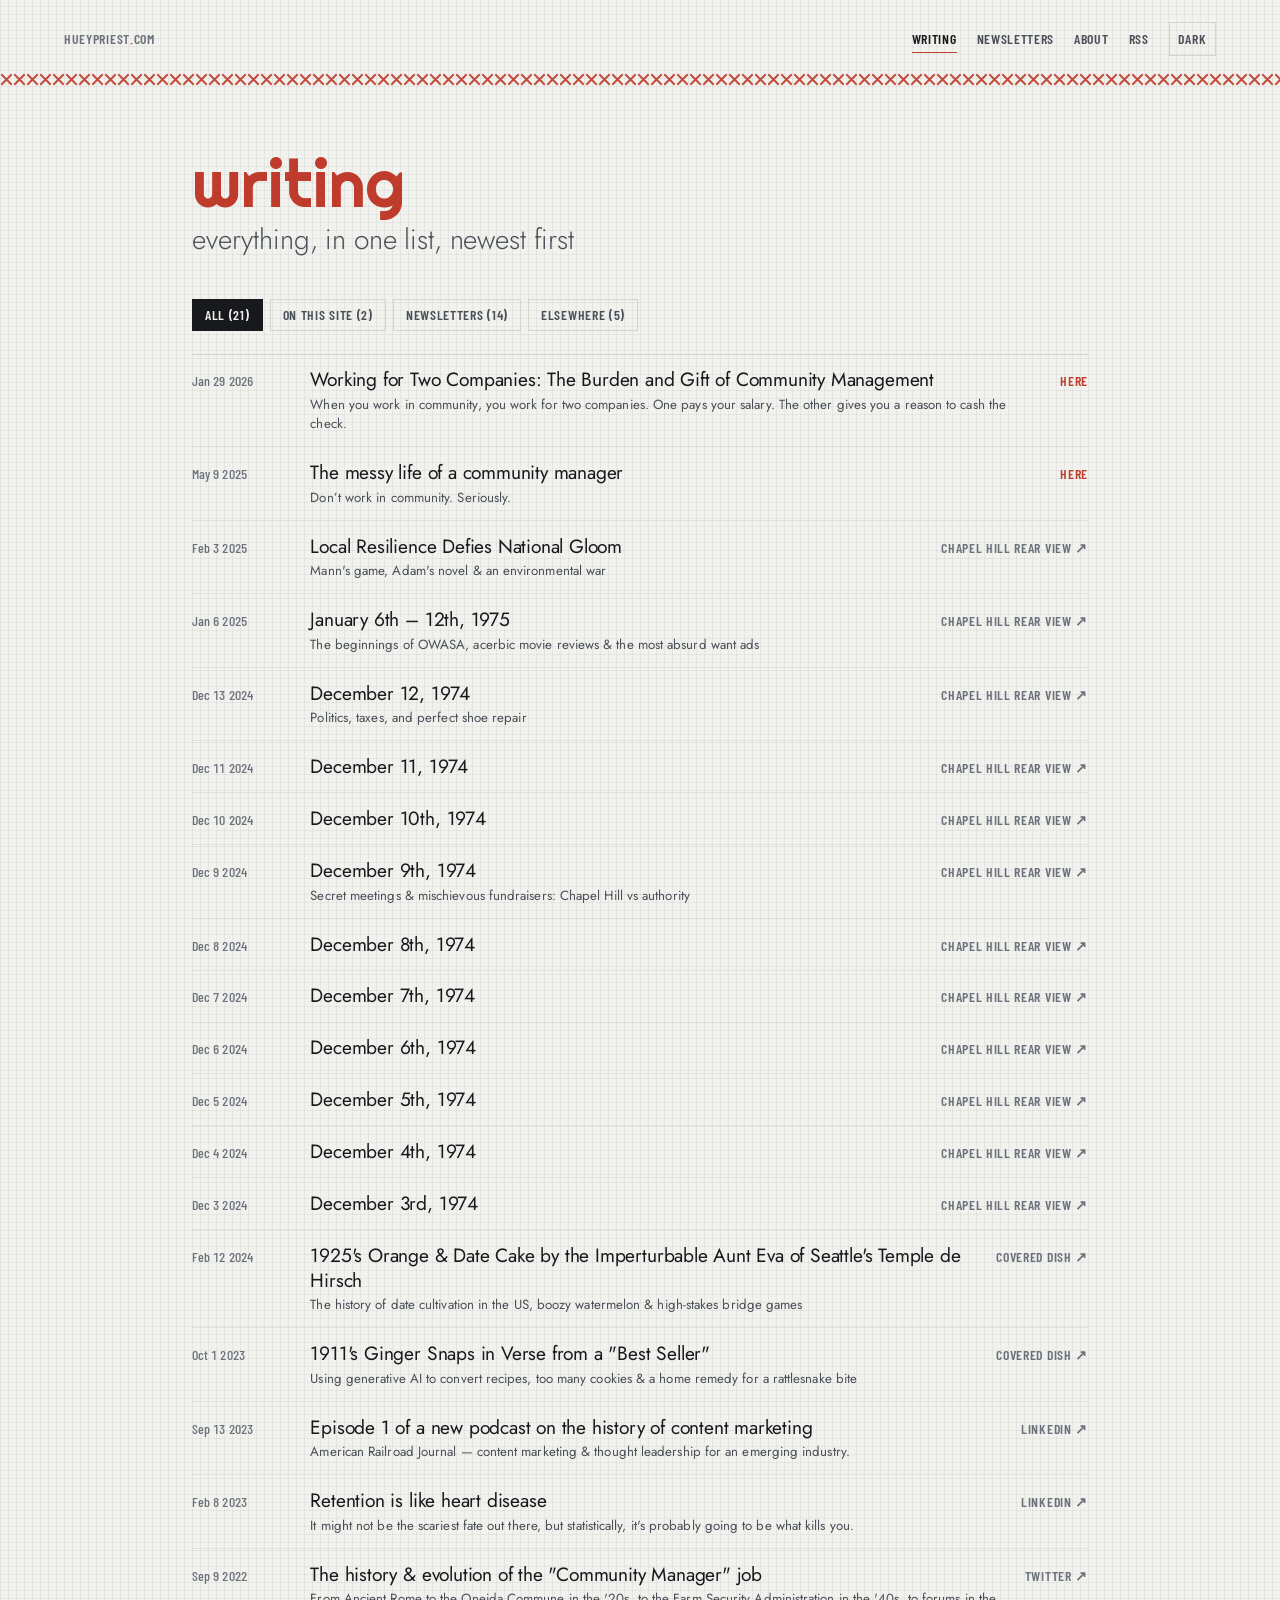
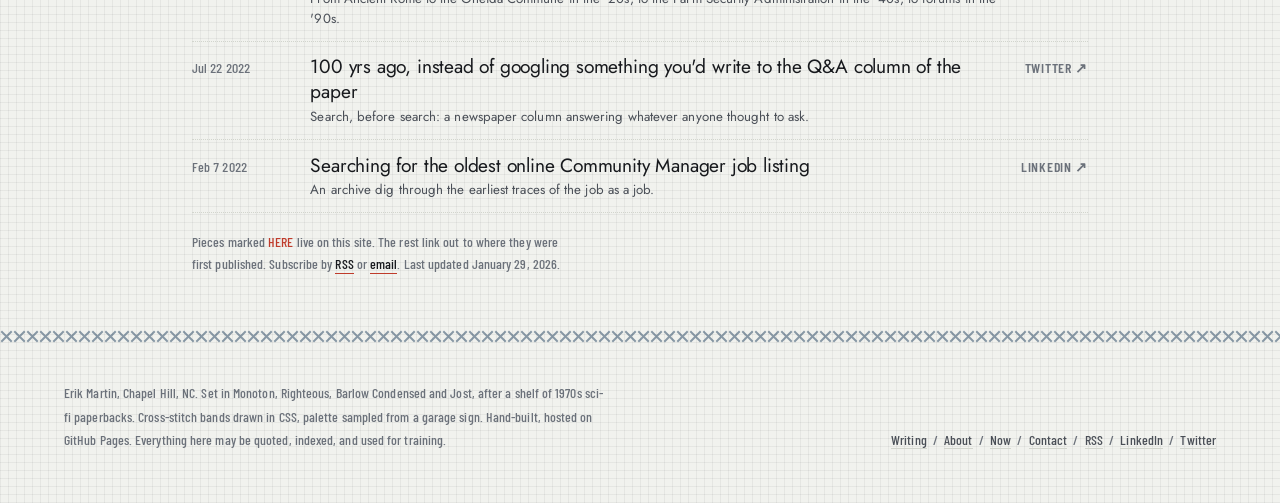
==== commit adbd4b4f: "Publish two essays; bio and heading copy edits Adds 'Working for Two Companies' and 'The messy life " ====
--- a/writing/index.html
+++ b/writing/index.html
@@ -59,13 +59,13 @@
         "@type": "ListItem",
         "position": 1,
         "name": "Working for Two Companies: The Burden and Gift of Community Management",
-        "url": "https://www.linkedin.com/feed/update/urn:li:activity:7422693014780686338/"
+        "url": "https://hueypriest.com/writing/working-for-two-companies/"
       },
       {
         "@type": "ListItem",
         "position": 2,
         "name": "The messy life of a community manager",
-        "url": "https://www.linkedin.com/feed/update/urn:li:activity:7326608939419115522/"
+        "url": "https://hueypriest.com/writing/messy-life-of-a-community-manager/"
       },
       {
         "@type": "ListItem",
@@ -218,23 +218,23 @@
   <section class="section" style="padding-top:0">
     <div class="filters" data-filters hidden>
       <button type="button" data-show="all" aria-pressed="true">All (21)</button>
-      <button type="button" data-show="here" aria-pressed="false">On this site (0)</button>
+      <button type="button" data-show="here" aria-pressed="false">On this site (2)</button>
       <button type="button" data-show="newsletter" aria-pressed="false">Newsletters (14)</button>
-      <button type="button" data-show="elsewhere" aria-pressed="false">Elsewhere (7)</button>
+      <button type="button" data-show="elsewhere" aria-pressed="false">Elsewhere (5)</button>
     </div>
 
     <ul class="entries">
-      <li data-kind="elsewhere"><a href="https://www.linkedin.com/feed/update/urn:li:activity:7422693014780686338/">
+      <li data-kind="here"><a href="/writing/working-for-two-companies/">
         <span class="date"><time datetime="2026-01-29">Jan 29 2026</time></span>
         <span class="t">Working for Two Companies: The Burden and Gift of Community Management</span>
-        <span class="sub">When you work in community, you work for two companies.</span>
-        <span class="src">LinkedIn &nearr;</span>
-      </a></li>
-      <li data-kind="elsewhere"><a href="https://www.linkedin.com/feed/update/urn:li:activity:7326608939419115522/">
+        <span class="sub">When you work in community, you work for two companies. One pays your salary. The other gives you a reason to cash the check.</span>
+        <span class="src is-here">Here</span>
+      </a></li>
+      <li data-kind="here"><a href="/writing/messy-life-of-a-community-manager/">
         <span class="date"><time datetime="2025-05-09">May 9 2025</time></span>
         <span class="t">The messy life of a community manager</span>
-        <span class="sub">Don&#x27;t work in community. Seriously.</span>
-        <span class="src">LinkedIn &nearr;</span>
+        <span class="sub">Don’t work in community. Seriously.</span>
+        <span class="src is-here">Here</span>
       </a></li>
       <li data-kind="newsletter"><a href="https://chapelhillrearview.com/p/local-resilience-defies-national-gloom">
         <span class="date"><time datetime="2025-02-03">Feb 3 2025</time></span>
--- a/assets/site.css
+++ b/assets/site.css
@@ -260,15 +260,27 @@
   box-shadow: 5px 5px 0 color-mix(in srgb, var(--red) 82%, transparent);
 }
 
-.hero__name, .pagehead h1{
+/* the name: Monoton, in its lowercase set. Monoton is a "unicase" face, so its
+   lowercase keeps capital height but swaps in round forms for letters like m and a. */
+.hero__name{
+  font-family: var(--inline);
   font-size: var(--t-3xl);
-  font-family: var(--inline);
   font-weight:400;
-  text-transform:uppercase;
   color: var(--red);
   line-height:1.08;
   letter-spacing:0;
   margin:0 0 .2rem;
+  text-wrap: balance;
+}
+/* every other page title: the readable display face, same red */
+.pagehead h1{
+  font-family: var(--display);
+  font-size: var(--t-3xl);
+  font-weight:400;
+  color: var(--red);
+  line-height:1;
+  letter-spacing:0;
+  margin:0 0 .45rem;
   text-wrap: balance;
 }
 .hero__tag, .pagehead p{
@@ -632,8 +644,9 @@
   margin-top:auto;
   padding-top:.3rem;
 }
-.cards--featured{ grid-template-columns: repeat(3, minmax(0,1fr)); }
-@media (max-width: 900px){ .cards--featured{ grid-template-columns: repeat(2, minmax(0,1fr)); } }
+/* four cards: 4 across, then 2 x 2, then one column */
+.cards--featured{ grid-template-columns: repeat(4, minmax(0,1fr)); }
+@media (max-width: 1000px){ .cards--featured{ grid-template-columns: repeat(2, minmax(0,1fr)); } }
 @media (max-width: 600px){
   .cards--featured{ grid-template-columns: 1fr; }
   .cards--featured li:nth-child(n+5){ display:none; }
@@ -680,10 +693,10 @@
 .article__kicker a{ text-decoration:none; }
 .article__kicker a:hover{ color: var(--red); }
 .article__title{
-  font-size: var(--t-3xl);
+  font-size: clamp(2rem, 1.4rem + 2.4vw, 3rem);  /* article titles run long */
   font-family: var(--display);
   font-weight:400;
-  line-height:1;
+  line-height:1.08;
   letter-spacing:0;
   margin:0 0 .8rem;
   text-wrap: balance;
